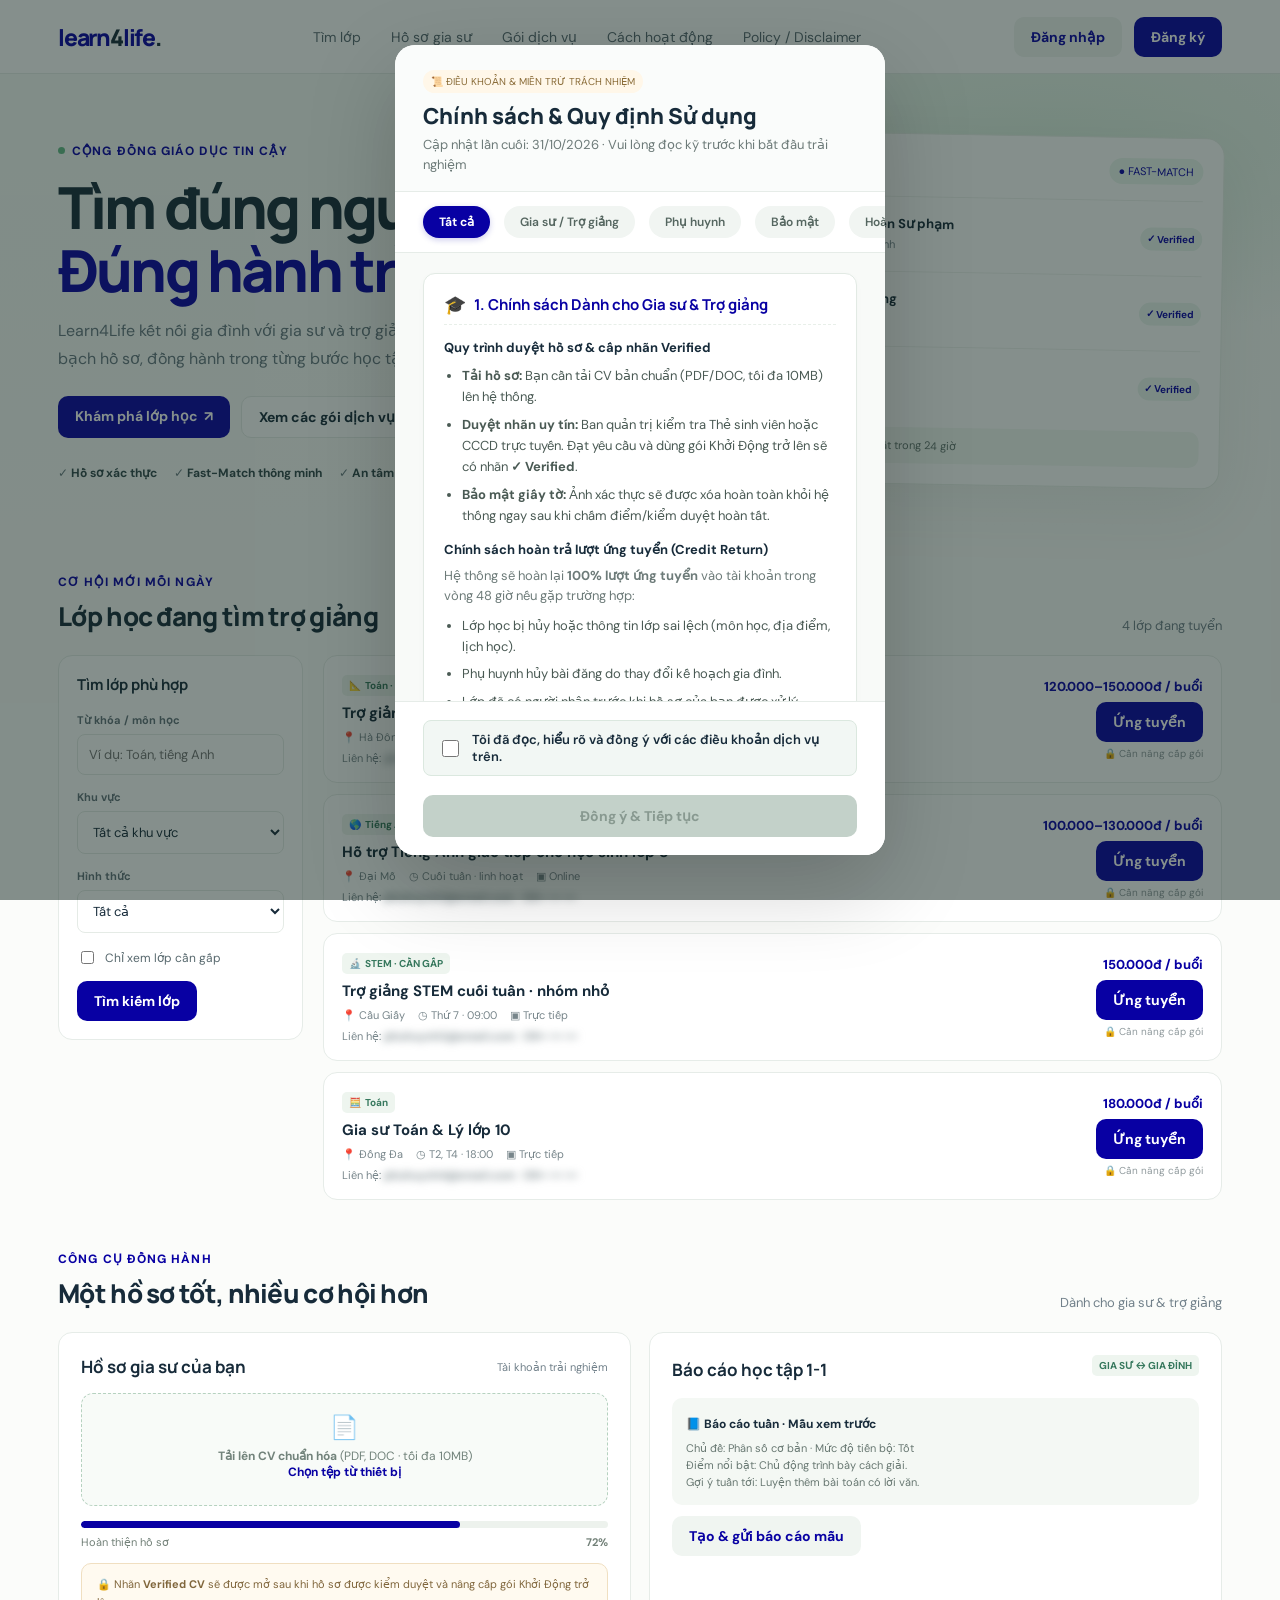
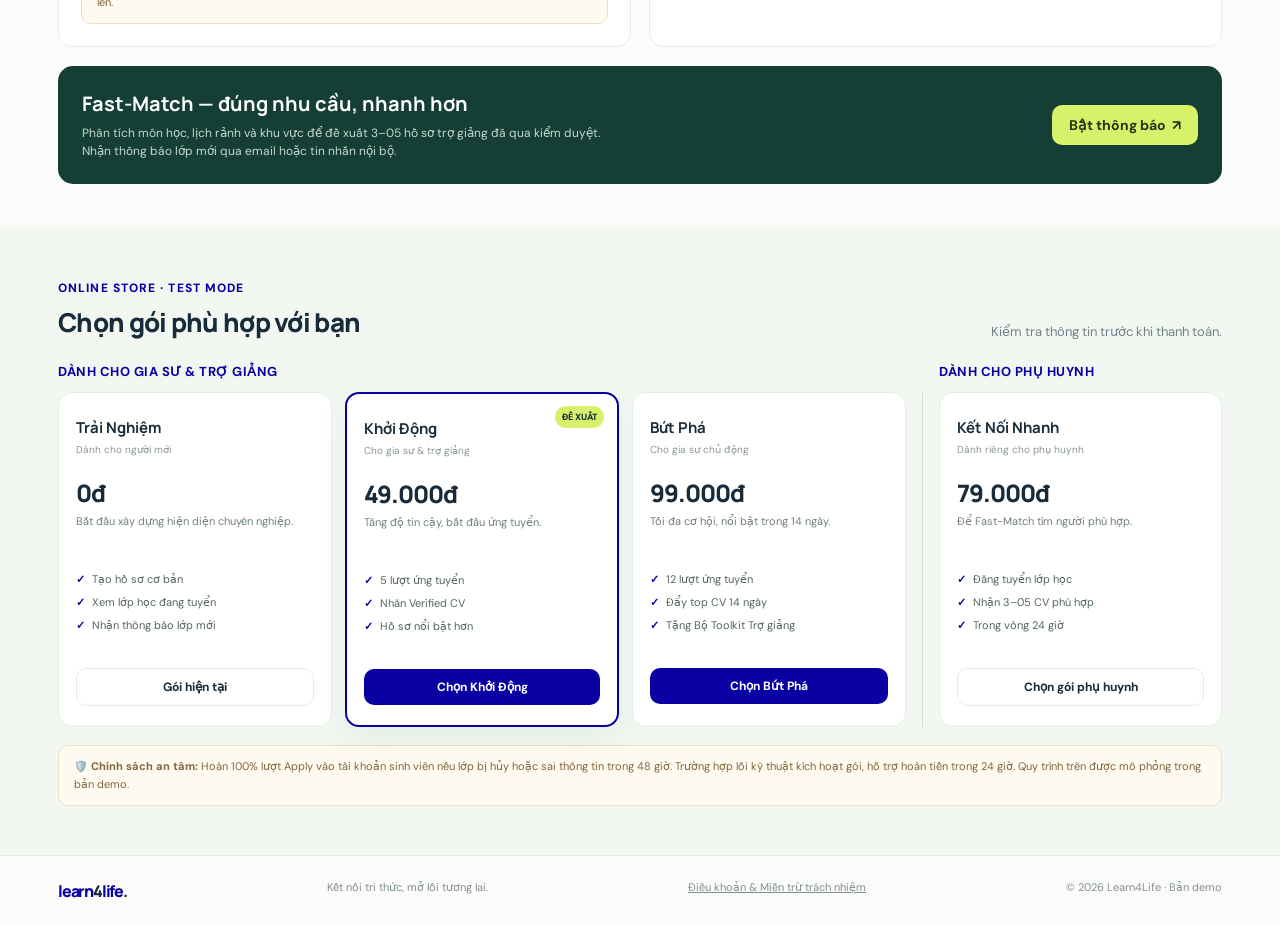
==== checkout.html @ 64a66180 "Add files via upload" ====
<!DOCTYPE html>
<html lang="vi">

<head>
    <meta charset="UTF-8">
    <meta name="viewport" content="width=device-width, initial-scale=1.0">
    <title>Thanh toán — Learn4Life</title>
    <link rel="stylesheet" href="style.css">
    <style>
        .checkout-container {
            max-width: 580px;
            margin: 50px auto;
            background: #fff;
            padding: 30px;
            border-radius: 16px;
            border: 1px solid var(--line);
            box-shadow: var(--shadow);
        }

        .checkout-header {
            border-bottom: 1px solid var(--line);
            padding-bottom: 16px;
            margin-bottom: 20px;
        }

        .back-link {
            display: inline-block;
            margin-bottom: 12px;
            color: var(--green);
            font-size: 13px;
            font-weight: 700;
        }
    </style>
</head>

<body>
    <header class="topbar">
        <div class="shell nav">
            <a href="demo2.html" class="brand">learn<span>4</span>life<span>.</span></a>
        </div>
    </header>

    <main class="shell">
        <div class="checkout-container">
            <a href="demo2.html#plans" class="back-link">← Quay lại danh sách gói</a>
            <div class="checkout-header">
                <span class="mode">● TEST MODE · MÔ PHỎNG</span>
                <h2 style="margin-top:8px;">Xác nhận gói dịch vụ</h2>
                <p style="color:var(--muted); font-size:13px;">Đây là giao dịch thử nghiệm. Không nhập dữ liệu thật và không phát sinh thanh toán.</p>
            </div>

            <!-- Tóm tắt gói cước chọn từ trang trước -->
            <div class="checkout-summary">
                <span id="checkoutName" style="font-weight:700;">Tên gói...</span>
                <b id="checkoutPrice" style="color:var(--green); font-size:16px;">0đ</b>
            </div>

            <form onsubmit="handlePayment(event)">
                <!-- Tên người dùng / Người thanh toán -->
                <div class="field">
                    <label>Tên người thanh toán</label>
                    <input type="text" id="userNameInput" placeholder="Nguyễn Văn A" required />
                </div>

                <div class="field">
                    <label>Email nhận xác nhận</label>
                    <input type="email" id="emailInput" placeholder="ban@email.com" required />
                </div>

                <div class="field">
                    <label>Phương thức thanh toán thử nghiệm</label>
                    <select id="payMethod" required>
                        <option>Thẻ ngân hàng (Test)</option>
                        <option>Ví điện tử (Test)</option>
                        <option>Chuyển khoản mô phỏng</option>
                    </select>
                </div>

                <!-- 2 ô Checkbox xác nhận -->
                <div class="checkout-agreements" style="margin: 18px 0; display: flex; flex-direction: column; gap: 10px;">
                    <label class="check-item" style="display: flex; align-items: center; gap: 8px; font-size: 13px; cursor: pointer;">
                        <input type="checkbox" id="agreeTerms" onchange="validateCheckoutForm()" />
                        <span>Tôi đồng ý với <a href="javascript:void(0)" onclick="openPolicyModal()" style="color: var(--green); text-decoration: underline;">Điều khoản dịch vụ</a></span>
                    </label>

                    <label class="check-item" style="display: flex; align-items: center; gap: 8px; font-size: 13px; cursor: pointer;">
                        <input type="checkbox" id="agreePayment" onchange="validateCheckoutForm()" />
                        <span>Xác nhận thông tin thanh toán & gói dịch vụ đã chọn</span>
                    </label>
                </div>

                <!-- Nút thanh toán (Mặc định bị disable) -->
                <button type="submit" id="submitBtn" class="btn btn-primary" style="width: 100%; margin-top: 10px;" disabled>
                    Xác nhận thanh toán &nbsp;→
                </button>

                <div class="subtle" style="text-align:center; margin-top:16px;">
                    Mô phỏng luồng đơn hàng an toàn · Không thu tiền thật
                </div>
            </form>
        </div>

        <!-- Modal Policy -->
        <div class="modal-backdrop" id="policyModal">
            <div class="modal modal-policy">
                <button type="button" class="close" id="policyCloseBtn" onclick="closePolicyModal()">×</button>

                <div class="policy-header">
                    <span class="mode">📜 ĐIỀU KHOẢN & MIỄN TRỪ TRÁCH NHIỆM</span>
                    <h2>Chính sách & Quy định Sử dụng</h2>
                    <p class="policy-subtitle">Cập nhật lần cuối: 31/10/2026 · Vui lòng đọc kỹ trước khi bắt đầu trải nghiệm</p>
                </div>

                <!-- Tab Filter Policy -->
                <div class="policy-tabs">
                    <button type="button" class="policy-tab active" onclick="switchPolicyTab('all', this)">Tất cả</button>
                    <button type="button" class="policy-tab" onclick="switchPolicyTab('ta', this)">Gia sư / Trợ giảng</button>
                    <button type="button" class="policy-tab" onclick="switchPolicyTab('parent', this)">Phụ huynh</button>
                    <button type="button" class="policy-tab" onclick="switchPolicyTab('privacy', this)">Bảo mật</button>
                    <button type="button" class="policy-tab" onclick="switchPolicyTab('refund', this)">Hoàn tiền</button>
                </div>

                <div class="policy-content" id="policyContent">
                    <!-- Section 1 -->
                    <div class="policy-section" data-cat="ta">
                        <div class="policy-card">
                            <div class="policy-card-title">
                                <span class="icon">🎓</span>1. Chính sách Dành cho Gia sư & Trợ giảng
                            </div>
                            <div class="policy-card-body">
                                <h4>Quy trình duyệt hồ sơ & cấp nhãn Verified</h4>
                                <ul>
                                    <li><b>Tải hồ sơ:</b> Bạn cần tải CV bản chuẩn (PDF/DOC, tối đa 10MB) lên hệ thống.</li>
                                    <li><b>Duyệt nhãn uy tín:</b> Ban quản trị kiểm tra Thẻ sinh viên hoặc CCCD trực tuyến. Đạt yêu cầu và dùng gói Khởi Động trở lên sẽ có nhãn <b>✓ Verified</b>.</li>
                                    <li><b>Bảo mật giấy tờ:</b> Ảnh xác thực sẽ được xóa hoàn toàn khỏi hệ thống ngay sau khi chấm điểm/kiểm duyệt hoàn tất.</li>
                                </ul>

                                <h4>Chính sách hoàn trả lượt ứng tuyển (Credit Return)</h4>
                                <p>Hệ thống sẽ hoàn lại <b>100% lượt ứng tuyển</b> vào tài khoản trong vòng 48 giờ nếu gặp trường hợp:</p>
                                <ul>
                                    <li>Lớp học bị hủy hoặc thông tin lớp sai lệch (môn học, địa điểm, lịch học).</li>
                                    <li>Phụ huynh hủy bài đăng do thay đổi kế hoạch gia đình.</li>
                                    <li>Lớp đã có người nhận trước khi hồ sơ của bạn được xử lý.</li>
                                </ul>

                                <h4>Bộ Toolkit & Tính năng Đẩy Top CV</h4>
                                <ul>
                                    <li><b>Bộ Toolkit Trợ giảng:</b> Gửi qua email sau khi kích hoạt thành công gói Bứt Phá.</li>
                                    <li><b>Đẩy Top CV:</b> Ưu tiên hiển thị trên danh sách đề xuất trong vòng 14 ngày.</li>
                                </ul>
                            </div>
                        </div>
                    </div>

                    <!-- Section 2 -->
                    <div class="policy-section" data-cat="parent">
                        <div class="policy-card">
                            <div class="policy-card-title">
                                <span class="icon">👨‍👩‍👧‍👦</span> 2. Chính sách Dành cho Phụ huynh
                            </div>
                            <div class="policy-card-body">
                                <h4>Thời gian giao nhận dịch vụ Fast-Match</h4>
                                <ul>
                                    <li>Sau khi đăng tuyển, hệ thống gửi <b>3–5 hồ sơ Trợ giảng phù hợp</b> trong vòng 24 giờ.</li>
                                    <li>Phụ huynh được chủ động xem chi tiết, liên hệ trực tiếp với Trợ giảng.</li>
                                    <li>Nếu chưa hài lòng, phụ huynh có quyền yêu cầu hỗ trợ đề xuất thêm hồ sơ khác trong 48 giờ.</li>
                                </ul>

                                <h4>Cam kết minh bạch thông tin</h4>
                                <p>Mức thù lao (100.000đ – 180.000đ/buổi) và hình thức học (Trực tiếp / Online) luôn được hiển thị công khai. Mọi thỏa thuận chi tiết là giao dịch trực tiếp giữa gia đình và gia sư. Learn4Life không can thiệp vào các điều khoản cá nhân phát sinh ngoài nền tảng.</p>
                            </div>
                        </div>
                    </div>

                    <!-- Section 3 -->
                    <div class="policy-section" data-cat="privacy">
                        <div class="policy-card">
                            <div class="policy-card-title">
                                <span class="icon">🔒</span> 3. Bảo mật & Bảo vệ Người dùng
                            </div>
                            <div class="policy-card-body">
                                <h4>Ẩn thông tin liên hệ</h4>
                                <p>Số điện thoại, email và địa chỉ nhà chi tiết được ẩn hoàn toàn khỏi danh sách công khai. Thông tin chỉ xuất hiện khi hai bên chủ động bấm chấp nhận kết nối.</p>

                                <h4>Chính sách bảo vệ Beta Tester</h4>
                                <p>Mọi thông tin cá nhân và giao dịch thử nghiệm trong bản Demo hoàn toàn được lưu giữ trong môi trường mô phỏng an toàn. Bạn có thể yêu cầu xóa dữ liệu cá nhân bất kỳ lúc nào.</p>
                            </div>
                        </div>
                    </div>

                    <!-- Section 4 -->
                    <div class="policy-section" data-cat="refund">
                        <div class="policy-card">
                            <div class="policy-card-title">
                                <span class="icon">💸</span> 4. Chính sách Hoàn tiền Giả lập (Test Mode)
                            </div>
                            <div class="policy-card-body">
                                <p>Website đang hoạt động ở chế độ <b>TEST MODE</b>. Không có bất kỳ giao dịch tài chính thật nào được phát sinh.</p>
                                <p>Trường hợp gặp lỗi không kích hoạt được gói dịch vụ mô phỏng trong 24 giờ, hệ thống sẽ thực hiện thao tác hoàn tiền giả lập 100% trên bảng điều khiển để đảm bảo luồng trải nghiệm e-commerce chuẩn hóa.</p>
                            </div>
                        </div>
                    </div>
                </div>
            </div>
        </div>
    </main>

    <div class="toast" id="toast"></div>

    <script>
        document.addEventListener('DOMContentLoaded', () => {
            const selectedPlan = JSON.parse(localStorage.getItem('selected_plan'));

            if (!selectedPlan) {
                window.location.href = 'demo2.html#plans';
                return;
            }

            document.getElementById('checkoutName').textContent = selectedPlan.name;
            document.getElementById('checkoutPrice').textContent = Number(selectedPlan.price).toLocaleString('vi-VN') + 'đ';

            const user = JSON.parse(localStorage.getItem('user_session'));
            if (user) {
                const nameInput = document.getElementById('userNameInput');
                const emailInput = document.getElementById('emailInput');
                if (user.name && nameInput) nameInput.value = user.name;
                if (user.email && emailInput) emailInput.value = user.email;
            }
        });

        function validateCheckoutForm() {
            const agreeTerms = document.getElementById('agreeTerms').checked;
            const agreePayment = document.getElementById('agreePayment').checked;
            document.getElementById('submitBtn').disabled = !(agreeTerms && agreePayment);
        }

        function notify(text) {
            const el = document.getElementById('toast');
            el.textContent = text;
            el.classList.add('show');
            clearTimeout(window.toastTimer);
            window.toastTimer = setTimeout(() => el.classList.remove('show'), 3100);
        }

        function handlePayment(e) {
            e.preventDefault();
            const planName = document.getElementById('checkoutName').textContent;
            localStorage.removeItem('selected_plan');
            notify(`Thanh toán thành công gói ${planName}! Đang quay về trang chủ...`);
            setTimeout(() => {
                window.location.href = 'demo2.html?payment=success';
            }, 2000);
        }

        function openPolicyModal() {
            document.getElementById('policyModal').classList.add('show');
        }

        function closePolicyModal() {
            document.getElementById('policyModal').classList.remove('show');
        }

        function switchPolicyTab(category, btnElement) {
            // Đổi active cho button tab
            const tabs = document.querySelectorAll('.policy-tab');
            tabs.forEach(tab => tab.classList.remove('active'));
            btnElement.classList.add('active');

            // Ẩn/Hiện nội dung theo danh mục
            const sections = document.querySelectorAll('.policy-section');
            sections.forEach(sec => {
                if (category === 'all' || sec.getAttribute('data-cat') === category) {
                    sec.style.display = 'block';
                } else {
                    sec.style.display = 'none';
                }
            });
        }
    </script>
</body>

</html>
---- style.css ----
@import url('https://fonts.googleapis.com/css2?family=DM+Sans:wght@400;500;600;700;800&family=Manrope:wght@400;500;600;700;800&display=swap');

:root {
    --ink: #172b3a;
    --muted: #71808a;
    --green: #0800a3;
    --green-dark: #0b614c;
    --mint: #e9f5ef;
    --lime: #d8f16b;
    --line: #e6ece8;
    --paper: #fbfcfa;
    --orange: #f1a251;
    --shadow: 0 12px 40px #17372b0c;
}

* {
    box-sizing: border-box;
}

body {
    margin: 0;
    background: var(--paper);
    color: var(--ink);
    font-family: 'DM Sans', sans-serif;
}

button,
input,
select {
    font: inherit;
}

button {
    cursor: pointer;
    border: 0;
}

a {
    color: inherit;
    text-decoration: none;
}

.shell {
    max-width: 1220px;
    margin: auto;
    padding: 0 28px;
}

.topbar {
    height: 74px;
    background: #fff;
    border-bottom: 1px solid var(--line);
    display: flex;
    align-items: center;
    position: sticky;
    top: 0;
    z-index: 5;
}

.nav {
    display: flex;
    align-items: center;
    justify-content: space-between;
    width: 100%;
}

.brand {
    font-family: Manrope, sans-serif;
    font-size: 23px;
    font-weight: 800;
    letter-spacing: -1.2px;
    color: var(--green);
}

.brand span {
    color: var(--ink);
}

.links {
    display: flex;
    gap: 30px;
    align-items: center;
    font-size: 14px;
    color: #596871;
}

.links a:hover {
    color: var(--green);
}

.nav-right {
    display: flex;
    align-items: center;
    gap: 12px;
}

.avatar {
    width: 36px;
    height: 36px;
    border-radius: 50%;
    background: #e5f1e9;
    color: var(--green);
    display: grid;
    place-items: center;
    font-weight: 800;
}

.btn {
    border-radius: 10px;
    padding: 11px 17px;
    font-size: 14px;
    font-weight: 700;
    transition: .18s;
}

.btn-primary {
    background: var(--green);
    color: white;
}

.btn-primary:hover {
    background: var(--green-dark);
    transform: translateY(-1px);
}

.btn-light {
    background: #f0f5f1;
    color: var(--green);
}

.btn-outline {
    background: #fff;
    border: 1px solid var(--line);
    color: var(--ink);
}

.btn-lime {
    background: var(--lime);
    color: #253617;
}

.hero {
    padding: 60px 0 42px;
    background: radial-gradient(ellipse at 82% 15%, #dff1e3 0, transparent 36%), linear-gradient(180deg, #f6faf6, #fbfcfa);
}

.hero-grid {
    display: grid;
    grid-template-columns: 1.04fr .96fr;
    gap: 52px;
    align-items: center;
}

.eyebrow {
    display: inline-flex;
    align-items: center;
    gap: 7px;
    color: var(--green);
    font-size: 12px;
    font-weight: 800;
    text-transform: uppercase;
    letter-spacing: 1.1px;
}

.dot {
    width: 7px;
    height: 7px;
    border-radius: 50%;
    background: #64ba88;
}

.hero h1 {
    font: 800 clamp(38px, 5vw, 58px)/1.08 Manrope, sans-serif;
    letter-spacing: -2.8px;
    margin: 17px 0 16px;
    max-width: 620px;
}

.hero h1 em {
    font-style: normal;
    color: var(--green);
}

.hero p {
    color: #667780;
    font-size: 16px;
    line-height: 1.7;
    max-width: 510px;
    margin: 0 0 24px;
}

.hero-actions {
    display: flex;
    gap: 11px;
}

.trust {
    display: flex;
    gap: 17px;
    margin-top: 27px;
    color: #697a81;
    font-size: 12px;
}

.trust b {
    color: #31484b;
}

.hero-card {
    background: white;
    border: 1px solid #e8eee8;
    border-radius: 18px;
    padding: 20px;
    box-shadow: 0 22px 65px #244c3512;
    transform: rotate(1deg);
}

.card-head {
    display: flex;
    justify-content: space-between;
    align-items: center;
    margin-bottom: 16px;
}

.card-head strong {
    font: 700 16px Manrope;
}

.live {
    font-size: 11px;
    color: var(--green);
    background: #ebf7ee;
    padding: 6px 9px;
    border-radius: 20px;
}

.match-profile {
    display: flex;
    gap: 13px;
    align-items: center;
    padding: 14px 0;
    border-top: 1px solid #eff2ef;
}

.portrait {
    width: 46px;
    height: 46px;
    border-radius: 14px;
    background: #e8d9c8;
    display: grid;
    place-items: center;
    font-size: 23px;
}

.portrait.blue {
    background: #dce9ef;
}

.portrait.pink {
    background: #f3e2e0;
}

.mp-info {
    flex: 1;
}

.mp-info b {
    font-size: 13px;
    display: block;
}

.mp-info small {
    color: var(--muted);
    font-size: 11px;
}

.verified {
    font-size: 10px;
    color: var(--green);
    font-weight: 700;
    background: #eaf5ee;
    border-radius: 20px;
    padding: 5px 7px;
}

.match-footer {
    background: #f3f8f3;
    padding: 11px 13px;
    border-radius: 10px;
    color: #61736d;
    font-size: 11px;
    margin-top: 6px;
}

.section {
    padding: 43px 0;
}

.section-head {
    display: flex;
    align-items: flex-end;
    justify-content: space-between;
    margin-bottom: 21px;
}

.section-head h2 {
    font: 800 26px Manrope;
    letter-spacing: -.7px;
    margin: 7px 0 0;
}

.section-head p {
    margin: 0;
    color: var(--muted);
    font-size: 13px;
}

.content-grid {
    display: grid;
    grid-template-columns: 245px 1fr;
    gap: 20px;
}

.filter-card,
.class-card,
.panel,
.plan {
    background: #fff;
    border: 1px solid var(--line);
    border-radius: 14px;
}

.filter-card {
    padding: 18px;
    height: max-content;
}

.filter-card h3 {
    margin: 0 0 18px;
    font: 700 15px Manrope;
}

.field {
    margin-bottom: 15px;
}

.field label {
    display: block;
    color: #63727a;
    font-size: 11px;
    font-weight: 700;
    margin-bottom: 7px;
}

.field input,
.field select {
    width: 100%;
    border: 1px solid #e5ebe6;
    background: #fff;
    padding: 11px;
    border-radius: 8px;
    color: var(--ink);
    outline: none;
    font-size: 13px;
}

.field input:focus,
.field select:focus {
    border-color: #76ae90;
}

.check {
    display: flex;
    align-items: center;
    gap: 8px;
    color: #58696e;
    font-size: 12px;
    margin: 14px 0;
}

.check input {
    accent-color: var(--green);
}

.class-list {
    display: grid;
    gap: 11px;
}

.class-card {
    padding: 17px 18px;
    display: flex;
    justify-content: space-between;
    gap: 15px;
    align-items: center;
    transition: .2s;
}

.class-card:hover {
    border-color: #bfd9c9;
    box-shadow: var(--shadow);
}

.class-main {
    min-width: 0;
}

.tag {
    display: inline-block;
    background: #eef5ef;
    color: #36785d;
    border-radius: 5px;
    padding: 4px 7px;
    font-size: 10px;
    font-weight: 700;
    margin-bottom: 7px;
}

.class-card h3 {
    font-size: 15px;
    margin: 0 0 7px;
}

.meta {
    display: flex;
    flex-wrap: wrap;
    gap: 13px;
    color: #78868b;
    font-size: 11px;
}

.salary {
    color: var(--green);
    font-size: 13px;
    font-weight: 800;
    white-space: nowrap;
    margin-bottom: 7px;
}

.class-actions {
    text-align: right;
}

.locked {
    font-size: 10px;
    color: #909a9d;
    display: block;
    margin-top: 5px;
}

.secure {
    filter: blur(4px);
    user-select: none;
}

.empty {
    padding: 35px;
    text-align: center;
    color: var(--muted);
    display: none;
}

.split {
    display: grid;
    grid-template-columns: 1fr 1fr;
    gap: 18px;
}

.panel {
    padding: 22px;
}

.panel-title {
    display: flex;
    justify-content: space-between;
    align-items: center;
    margin-bottom: 15px;
}

.panel-title h3 {
    font: 700 17px Manrope;
    margin: 0;
}

.subtle {
    font-size: 11px;
    color: var(--muted);
}

.upload-zone {
    border: 1px dashed #b6d2c0;
    border-radius: 12px;
    padding: 18px;
    background: #f8fbf8;
    text-align: center;
    color: #72837b;
    font-size: 12px;
}

.upload-zone input {
    display: none;
}

.upload-icon {
    font-size: 23px;
    margin-bottom: 6px;
}

.upload-zone label {
    color: var(--green);
    font-weight: 700;
    cursor: pointer;
}

.profile-progress {
    height: 7px;
    background: #edf2ed;
    border-radius: 9px;
    margin: 15px 0 7px;
    overflow: hidden;
}

.profile-progress div {
    height: 100%;
    width: 72%;
    background: var(--green);
    border-radius: 9px;
}

.profile-row {
    display: flex;
    justify-content: space-between;
    font-size: 11px;
    color: #728078;
}

.report-preview {
    background: #f4f8f4;
    border-radius: 10px;
    padding: 14px;
    margin: 11px 0;
}

.report-preview b {
    font-size: 12px;
}

.report-preview p {
    color: #687872;
    font-size: 11px;
    line-height: 1.55;
    margin: 7px 0 0;
}

.match-box {
    background: #153f35;
    color: #fff;
    border-radius: 15px;
    padding: 24px;
    display: flex;
    justify-content: space-between;
    gap: 20px;
    align-items: center;
    margin-top: 19px;
}

.match-box h3 {
    font: 700 20px Manrope;
    margin: 0 0 7px;
}

.match-box p {
    font-size: 12px;
    color: #c4d8cf;
    margin: 0;
    line-height: 1.5;
}

.match-icon {
    font-size: 34px;
}

.plans-section {
    background: #f2f7f2;
    padding: 49px 0;
}

/* Layout chứa 2 nhóm gói và đường kẻ dọc */
.plans-wrapper {
    display: flex;
    align-items: stretch;
    gap: 12px;
    margin-top: 23px;
}

/* Cho cột Gia sư chiếm 3 phần flex */
.plans-group:first-child {
    flex: 3;
    display: flex;
    flex-direction: column;
}

/* Cho cột Phụ huynh chiếm 1 phần flex */
.plans-group:last-child {
    flex: 1;
    display: flex;
    flex-direction: column;
}

.tutor-plans {
    flex: 3;
    display: grid;
    grid-template-columns: repeat(3, 1fr);
    gap: 13px;
}

.parent-plans {
    flex: 1;
    display: grid;
    grid-template-columns: 1fr;
    gap: 13px;
}

.group-title {
    font-size: 13px;
    font-weight: 700;
    color: var(--green);
    text-transform: uppercase;
    letter-spacing: 0.5px;
    margin-bottom: 12px;
}

/* Đường kẻ dọc ngăn cách */
.plans-divider {
    width: 1px;
    background-color: #d2ded5;
    align-self: stretch;
    margin: 30px 4px 0 4px;
}

.plan {
    padding: 20px 17px;
    position: relative;
}

.plan.featured {
    border: 2px solid var(--green);
    box-shadow: 0 14px 35px #0e61430e;
}

.plan-label {
    position: absolute;
    right: 13px;
    top: 12px;
    background: var(--lime);
    font-size: 9px;
    font-weight: 800;
    padding: 5px 7px;
    border-radius: 20px;
}

.plan h3 {
    font: 700 15px Manrope;
    margin: 4px 0 5px;
}

.plan .for {
    font-size: 10px;
    color: #8a9694;
    height: 16px;
}

.price {
    font: 800 24px Manrope;
    letter-spacing: -1px;
    margin: 17px 0 4px;
}

.price small {
    font: 500 10px 'DM Sans';
    letter-spacing: 0;
    color: #84918c;
}

.plan-desc {
    font-size: 11px;
    line-height: 1.55;
    color: #718079;
    height: 42px;
}

.plan ul {
    padding: 0;
    list-style: none;
    margin: 17px 0 19px;
    min-height: 77px;
}

.plan li {
    font-size: 11px;
    color: #53645c;
    margin: 9px 0;
    display: flex;
    gap: 7px;
}

.plan li:before {
    content: '✓';
    color: var(--green);
    font-weight: 800;
}

.plan .btn {
    width: 100%;
    font-size: 12px;
    padding: 10px 6px;
}

.notice {
    border: 1px solid #f0dfc1;
    background: #fffaf0;
    border-radius: 10px;
    padding: 12px 15px;
    color: #80663c;
    font-size: 11px;
    line-height: 1.6;
    margin-top: 18px;
}

.footer {
    padding: 24px 0;
    color: #82908a;
    font-size: 11px;
    border-top: 1px solid var(--line);
}

.footer-inner {
    display: flex;
    justify-content: space-between;
    gap: 20px;
}

.modal-backdrop {
    position: fixed;
    inset: 0;
    background: #11251f82;
    z-index: 10;
    display: none;
    align-items: center;
    justify-content: center;
    padding: 20px;
}

.modal-backdrop.show {
    display: flex;
}

.modal {
    width: min(490px, 100%);
    background: #fff;
    border-radius: 17px;
    padding: 25px;
    box-shadow: 0 30px 90px #0003;
    position: relative;
}

.modal h2 {
    font: 800 22px Manrope;
    margin: 0 0 7px;
}

.modal p {
    font-size: 13px;
    color: #6d7b79;
    line-height: 1.55;
}

.close {
    position: absolute;
    right: 17px;
    top: 14px;
    background: #f1f5f1;
    border-radius: 50%;
    width: 31px;
    height: 31px;
    color: #53635d;
    font-size: 18px;
}

.checkout-summary {
    display: flex;
    justify-content: space-between;
    background: #f5f8f5;
    padding: 13px;
    border-radius: 10px;
    font-size: 13px;
    margin: 17px 0;
}

.mode {
    font-size: 10px;
    color: #8a6c38;
    background: #fff7e9;
    padding: 5px 8px;
    border-radius: 20px;
    display: inline-block;
}

.modal .field {
    margin: 13px 0;
}

.modal .btn {
    width: 100%;
    margin-top: 5px;
}

.toast {
    position: fixed;
    bottom: 22px;
    left: 50%;
    transform: translate(-50%, 20px);
    opacity: 0;
    background: #183f35;
    color: white;
    border-radius: 10px;
    padding: 12px 17px;
    font-size: 13px;
    z-index: 20;
    transition: .25s;
    box-shadow: 0 8px 25px #0002;
}

.toast.show {
    opacity: 1;
    transform: translate(-50%, 0);
}

.toast a {
    color: var(--lime);
    text-decoration: underline;
}

.mobile-menu {
    display: none;
}

@media(max-width:900px) {
    .hero-grid {
        gap: 25px;
    }

    .plans-wrapper {
        flex-direction: column;
        gap: 20px;
    }

    .plans-divider {
        width: 100%;
        height: 1px;
        margin: 10px 0;
    }

    .tutor-plans {
        grid-template-columns: repeat(3, 1fr);
    }

    .links {
        gap: 15px;
    }

    .content-grid {
        grid-template-columns: 220px 1fr;
    }
}

@media(max-width:680px) {
    .shell {
        padding: 0 17px;
    }

    .topbar {
        height: 63px;
    }

    .links {
        display: none;
    }

    .nav-right .btn {
        padding: 9px 11px;
        font-size: 12px;
    }

    .hero {
        padding: 40px 0 28px;
    }

    .hero-grid {
        grid-template-columns: 1fr;
    }

    .hero h1 {
        font-size: 42px;
    }

    .hero-card {
        max-width: 500px;
        transform: none;
    }

    .trust {
        flex-wrap: wrap;
        gap: 10px;
    }

    .section {
        padding: 32px 0;
    }

    .section-head {
        align-items: flex-start;
        gap: 12px;
        flex-direction: column;
    }

    .section-head h2 {
        font-size: 23px;
    }

    .content-grid {
        grid-template-columns: 1fr;
    }

    .filter-card {
        display: grid;
        grid-template-columns: 1fr 1fr;
        gap: 0 11px;
    }

    .filter-card h3,
    .check,
    .filter-card .btn {
        grid-column: 1/-1;
    }

    .class-card {
        align-items: flex-start;
    }

    .class-actions .btn {
        font-size: 11px;
        padding: 9px;
    }

    .meta {
        gap: 7px;
    }

    .split {
        grid-template-columns: 1fr;
    }

    .tutor-plans {
        grid-template-columns: repeat(2, 1fr);
        gap: 9px;
    }

    .plan {
        padding: 16px 12px;
    }

    .plan .price {
        font-size: 21px;
    }

    .plan-desc {
        height: auto;
        min-height: 48px;
    }

    .plan ul {
        min-height: 96px;
    }

    .match-box {
        padding: 19px;
    }

    .match-box .btn {
        white-space: nowrap;
    }

    .footer-inner {
        flex-direction: column;
    }
}

@media(max-width:390px) {
    .tutor-plans {
        grid-template-columns: 1fr;
    }

    .plan ul {
        min-height: 0;
    }

    .plan-desc {
        min-height: 0;
    }

    .hero h1 {
        font-size: 36px;
    }
}


/* policy */
.modal-policy {
    max-width: 720px;
    max-height: 90vh;
    display: flex;
    flex-direction: column;
    padding: 0;
    overflow: hidden;
    border-radius: 20px;
}

.policy-header {
    padding: 24px 28px 16px;
    border-bottom: 1px solid var(--line);
    background: #fafcfb;
}

.policy-header h2 {
    font: 800 22px Manrope, sans-serif;
    color: var(--ink);
    margin: 8px 0 4px;
}

.policy-subtitle {
    font-size: 12px;
    color: var(--muted);
    margin: 0;
}

/* Tab bộ lọc policy */
.policy-tabs {
    display: flex;
    gap: 14px;
    padding: 14px 28px;
    background: #fff;
    border-bottom: 1px solid var(--line);
    overflow-x: auto;
    overflow-y: hidden;
    flex-shrink: 0;
}

.policy-tabs::-webkit-scrollbar {
    display: 1;
}

.policy-tab {
    background: #f1f5f2;
    color: #556660;
    border: 0;
    padding: 8px 16px;
    border-radius: 20px;
    font-size: 12px;
    font-weight: 600;
    white-space: nowrap;
    transition: all 0.2s ease;
    cursor: pointer;
}

.policy-tab:hover {
    background: #e2ede5;
    color: var(--green);
}

/* Fix chữ màu trắng nổi bật trên nền xanh khi active */
.policy-tab.active {
    background: var(--green) !important;
    color: #ffffff !important;
    font-weight: 700;
    box-shadow: 0 2px 6px rgba(8, 0, 163, 0.2);
}

/* Khung nội dung có scroll bar */
.policy-content {
    padding: 20px 28px;
    overflow-y: auto;
    flex: 1;
    display: flex;
    flex-direction: column;
    gap: 16px;
    background: #f8faf8;
}

/* Thẻ Policy dạng Card */
.policy-card {
    background: #ffffff;
    border: 1px solid #e2eae4;
    border-radius: 12px;
    padding: 18px 20px;
    box-shadow: 0 2px 8px rgba(0, 0, 0, 0.02);
}

.policy-card-title {
    font: 700 15px Manrope, sans-serif;
    color: var(--green);
    display: flex;
    align-items: center;
    gap: 8px;
    margin-bottom: 12px;
    padding-bottom: 8px;
    border-bottom: 1px dashed #e8efe9;
}

.policy-card-title .icon {
    font-size: 18px;
}

.policy-card-body {
    font-size: 13px;
    line-height: 1.65;
    color: #4a5a54;
}

.policy-card-body h4 {
    font-size: 13px;
    font-weight: 700;
    color: var(--ink);
    margin: 12px 0 6px;
}

.policy-card-body h4:first-child {
    margin-top: 0;
}

.policy-card-body p {
    margin: 0 0 8px;
}

.policy-card-body ul {
    margin: 0 0 10px;
    padding-left: 18px;
}

.policy-card-body li {
    margin-bottom: 6px;
}

/* Footer đính kèm Checkbox & Nút bấm */
.policy-footer {
    padding: 18px 28px;
    background: #ffffff;
    border-top: 1px solid var(--line);
    display: flex;
    flex-direction: column;
    gap: 14px;
}

.policy-agree-check {
    display: flex;
    align-items: center;
    gap: 10px;
    font-size: 13px;
    font-weight: 600;
    color: var(--ink);
    cursor: pointer;
    user-select: none;
    background: #f2f7f4;
    padding: 10px 14px;
    border-radius: 8px;
    border: 1px solid #dbe8df;
}

.policy-agree-check input {
    width: 17px;
    height: 17px;
    accent-color: var(--green);
    cursor: pointer;
}

.policy-footer-actions {
    display: flex;
    justify-content: flex-end;
}

.policy-footer-actions .btn {
    padding: 12px 28px;
    font-size: 14px;
}

.policy-footer-actions .btn:disabled {
    background: #c3d1c9;
    color: #889990;
    cursor: not-allowed;
    transform: none;
    box-shadow: none;
}

/* Responsive cho Mobile */
@media (max-width: 680px) {
    .modal-policy {
        max-height: 95vh;
    }

    .policy-header,
    .policy-tabs,
    .policy-content,
    .policy-footer {
        padding-left: 16px;
        padding-right: 16px;
    }

    .policy-footer-actions .btn {
        width: 100%;
    }
}

/* Auth Modal Style */
.auth-tabs {
    display: flex;
    gap: 10px;
    margin-bottom: 20px;
    border-bottom: 2px solid var(--line);
    padding-bottom: 8px;
}

.auth-tab {
    flex: 1;
    background: transparent;
    border: none;
    padding: 8px 0;
    font-size: 15px;
    font-weight: 700;
    color: var(--muted);
    cursor: pointer;
    transition: all 0.2s ease;
}

.auth-tab.active {
    color: var(--green);
    border-bottom: 3px solid var(--green);
}

/* Auth Modal Styling */
.auth-tabs {
    display: flex;
    gap: 10px;
    border-bottom: 2px solid var(--line);
    margin-bottom: 18px;
}

.auth-tab {
    flex: 1;
    padding: 10px;
    background: none;
    border: none;
    font-weight: 700;
    color: var(--muted);
    font-size: 14px;
    border-bottom: 2px solid transparent;
    margin-bottom: -2px;
    cursor: pointer;
}

.auth-tab.active {
    color: var(--green);
    border-bottom-color: var(--green);
}
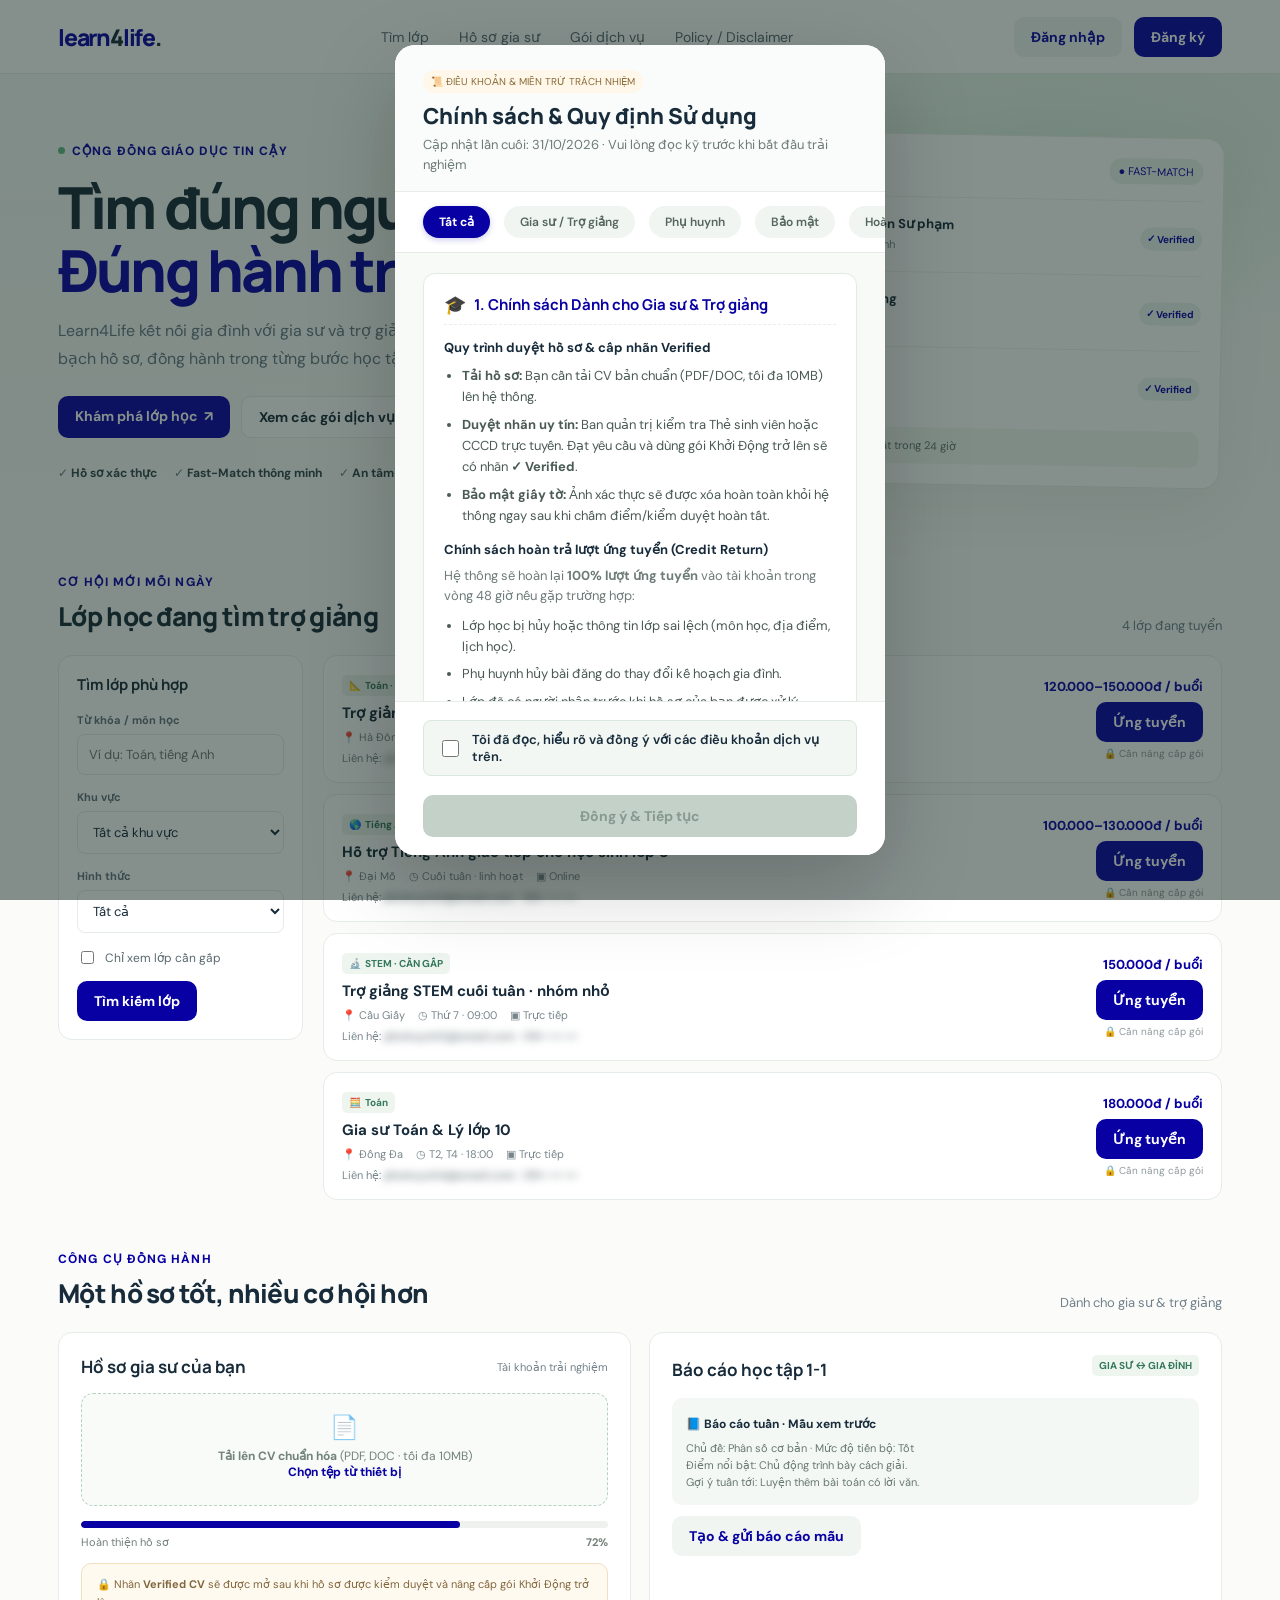
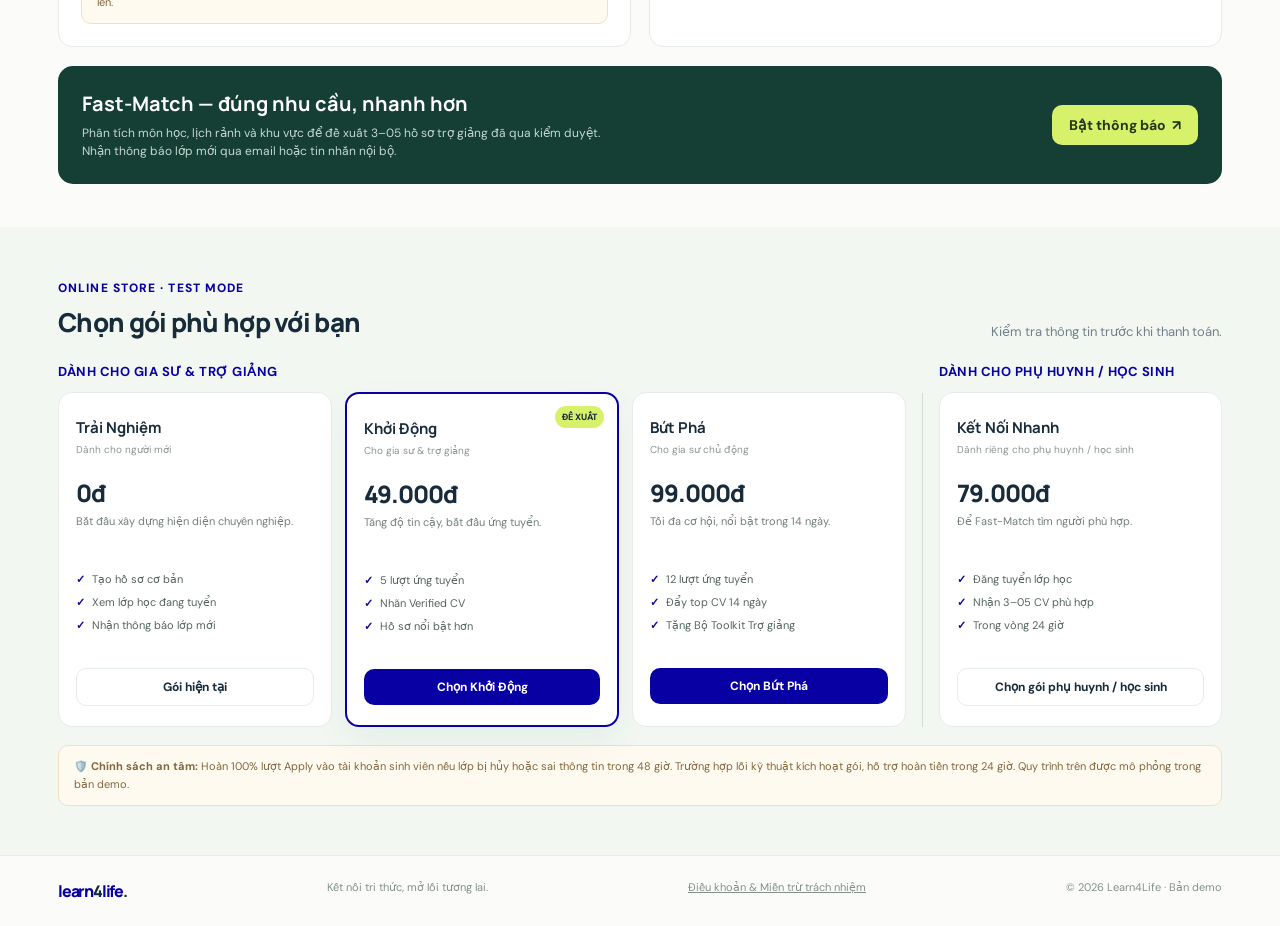
==== commit 4d4e629b: "Add files via upload" ====
--- a/checkout.html
+++ b/checkout.html
@@ -36,13 +36,13 @@
 <body>
     <header class="topbar">
         <div class="shell nav">
-            <a href="demo2.html" class="brand">learn<span>4</span>life<span>.</span></a>
+            <a href="index.html" class="brand">learn<span>4</span>life<span>.</span></a>
         </div>
     </header>
 
     <main class="shell">
         <div class="checkout-container">
-            <a href="demo2.html#plans" class="back-link">← Quay lại danh sách gói</a>
+            <a href="index.html#plans" class="back-link">← Quay lại danh sách gói</a>
             <div class="checkout-header">
                 <span class="mode">● TEST MODE · MÔ PHỎNG</span>
                 <h2 style="margin-top:8px;">Xác nhận gói dịch vụ</h2>
@@ -212,7 +212,7 @@
             const selectedPlan = JSON.parse(localStorage.getItem('selected_plan'));
 
             if (!selectedPlan) {
-                window.location.href = 'demo2.html#plans';
+                window.location.href = 'index.html#plans';
                 return;
             }
 
@@ -248,7 +248,7 @@
             localStorage.removeItem('selected_plan');
             notify(`Thanh toán thành công gói ${planName}! Đang quay về trang chủ...`);
             setTimeout(() => {
-                window.location.href = 'demo2.html?payment=success';
+                window.location.href = 'index.html?payment=success';
             }, 2000);
         }
 
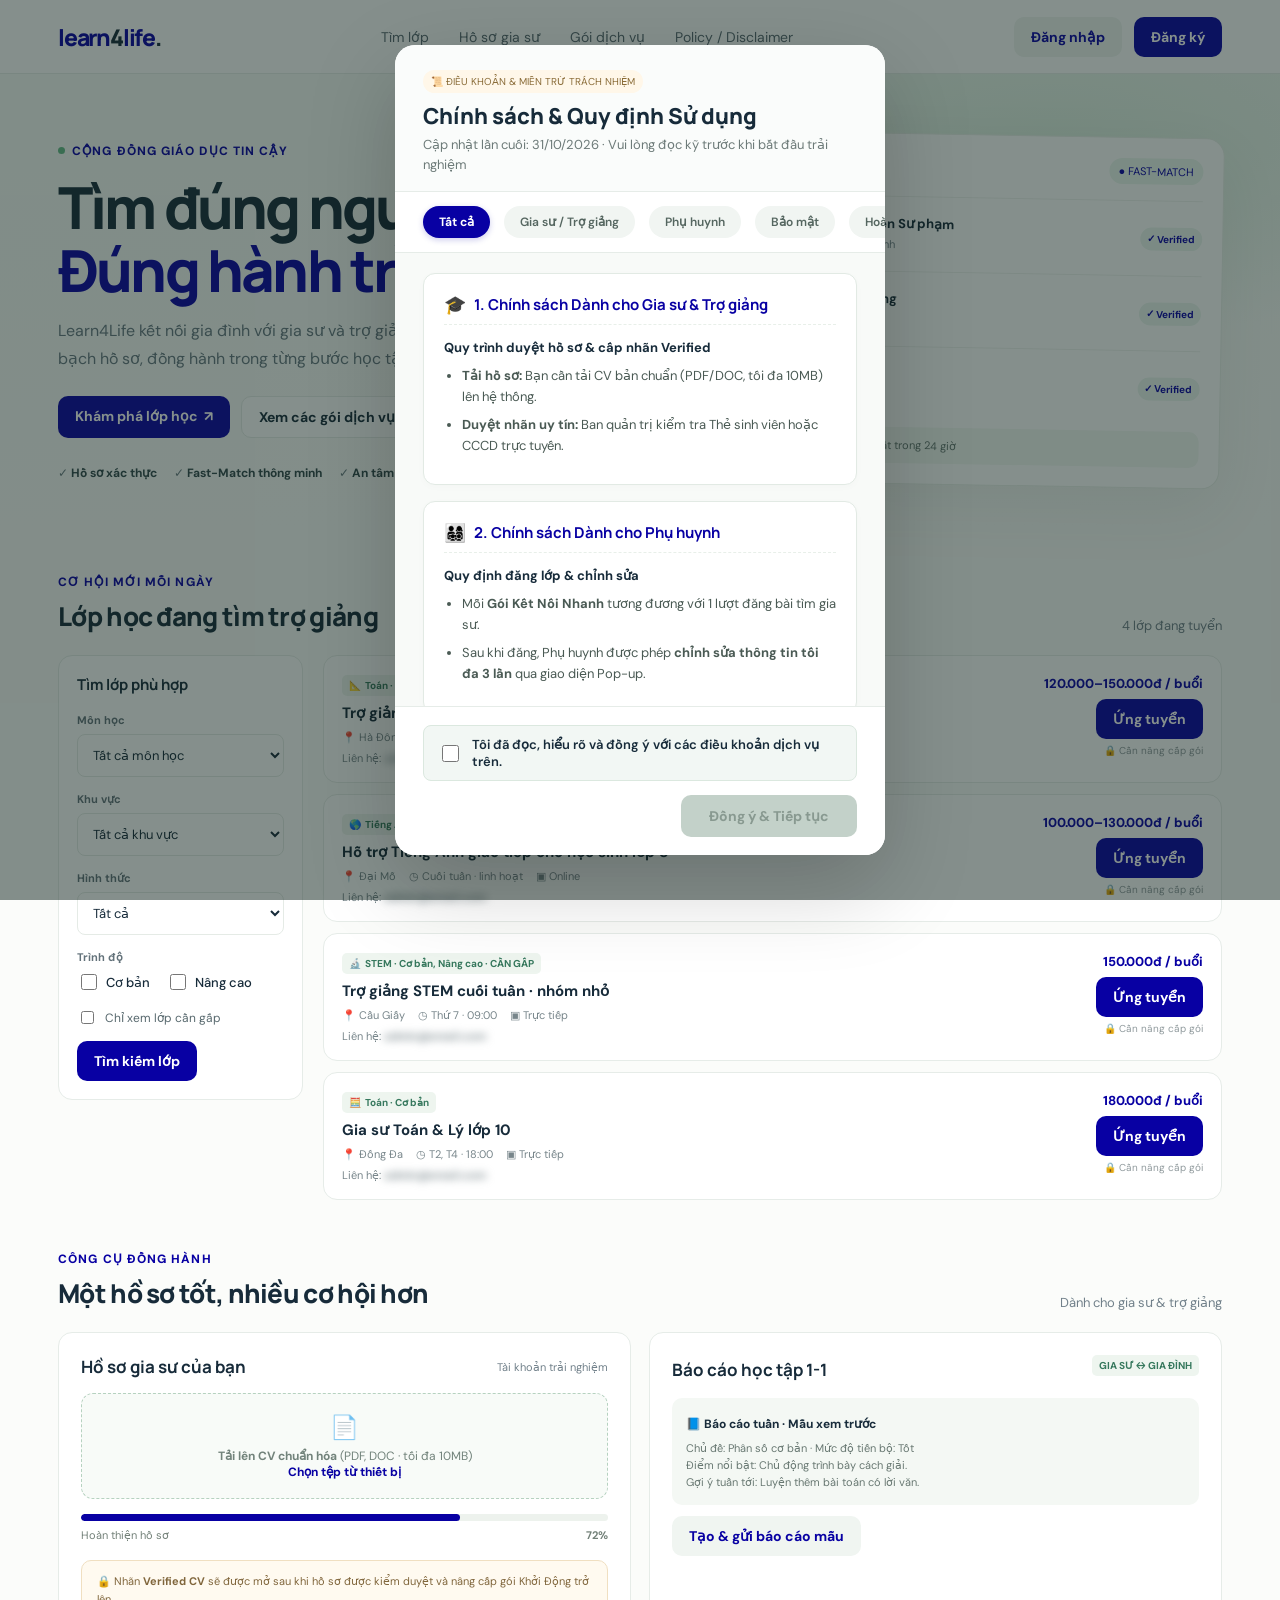
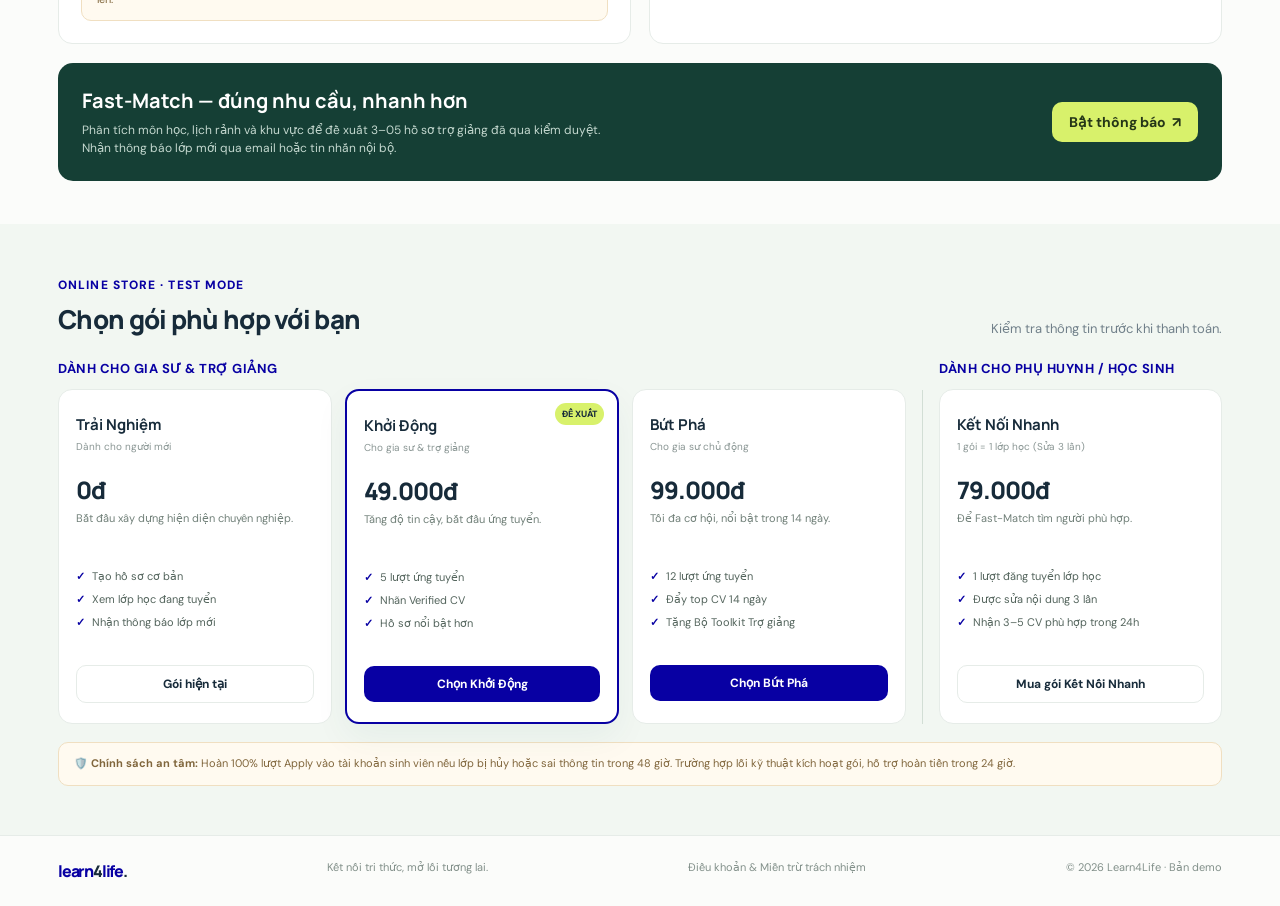
==== commit 3d6a9471: "Add files via upload" ====
--- a/checkout.html
+++ b/checkout.html
@@ -46,7 +46,8 @@
             <div class="checkout-header">
                 <span class="mode">● TEST MODE · MÔ PHỎNG</span>
                 <h2 style="margin-top:8px;">Xác nhận gói dịch vụ</h2>
-                <p style="color:var(--muted); font-size:13px;">Đây là giao dịch thử nghiệm. Không nhập dữ liệu thật và không phát sinh thanh toán.</p>
+                <p style="color:var(--muted); font-size:13px;">Đây là giao dịch thử nghiệm. Không nhập dữ liệu thật và
+                    không phát sinh thanh toán.</p>
             </div>
 
             <!-- Tóm tắt gói cước chọn từ trang trước -->
@@ -77,20 +78,25 @@
                 </div>
 
                 <!-- 2 ô Checkbox xác nhận -->
-                <div class="checkout-agreements" style="margin: 18px 0; display: flex; flex-direction: column; gap: 10px;">
-                    <label class="check-item" style="display: flex; align-items: center; gap: 8px; font-size: 13px; cursor: pointer;">
+                <div class="checkout-agreements"
+                    style="margin: 18px 0; display: flex; flex-direction: column; gap: 10px;">
+                    <label class="check-item"
+                        style="display: flex; align-items: center; gap: 8px; font-size: 13px; cursor: pointer;">
                         <input type="checkbox" id="agreeTerms" onchange="validateCheckoutForm()" />
-                        <span>Tôi đồng ý với <a href="javascript:void(0)" onclick="openPolicyModal()" style="color: var(--green); text-decoration: underline;">Điều khoản dịch vụ</a></span>
+                        <span>Tôi đồng ý với <a href="javascript:void(0)" onclick="openPolicyModal()"
+                                style="color: var(--green); text-decoration: underline;">Điều khoản dịch vụ</a></span>
                     </label>
 
-                    <label class="check-item" style="display: flex; align-items: center; gap: 8px; font-size: 13px; cursor: pointer;">
+                    <label class="check-item"
+                        style="display: flex; align-items: center; gap: 8px; font-size: 13px; cursor: pointer;">
                         <input type="checkbox" id="agreePayment" onchange="validateCheckoutForm()" />
                         <span>Xác nhận thông tin thanh toán & gói dịch vụ đã chọn</span>
                     </label>
                 </div>
 
                 <!-- Nút thanh toán (Mặc định bị disable) -->
-                <button type="submit" id="submitBtn" class="btn btn-primary" style="width: 100%; margin-top: 10px;" disabled>
+                <button type="submit" id="submitBtn" class="btn btn-primary" style="width: 100%; margin-top: 10px;"
+                    disabled>
                     Xác nhận thanh toán &nbsp;→
                 </button>
 
@@ -108,16 +114,21 @@
                 <div class="policy-header">
                     <span class="mode">📜 ĐIỀU KHOẢN & MIỄN TRỪ TRÁCH NHIỆM</span>
                     <h2>Chính sách & Quy định Sử dụng</h2>
-                    <p class="policy-subtitle">Cập nhật lần cuối: 31/10/2026 · Vui lòng đọc kỹ trước khi bắt đầu trải nghiệm</p>
+                    <p class="policy-subtitle">Cập nhật lần cuối: 31/10/2026 · Vui lòng đọc kỹ trước khi bắt đầu trải
+                        nghiệm</p>
                 </div>
 
                 <!-- Tab Filter Policy -->
                 <div class="policy-tabs">
-                    <button type="button" class="policy-tab active" onclick="switchPolicyTab('all', this)">Tất cả</button>
-                    <button type="button" class="policy-tab" onclick="switchPolicyTab('ta', this)">Gia sư / Trợ giảng</button>
-                    <button type="button" class="policy-tab" onclick="switchPolicyTab('parent', this)">Phụ huynh</button>
+                    <button type="button" class="policy-tab active" onclick="switchPolicyTab('all', this)">Tất
+                        cả</button>
+                    <button type="button" class="policy-tab" onclick="switchPolicyTab('ta', this)">Gia sư / Trợ
+                        giảng</button>
+                    <button type="button" class="policy-tab" onclick="switchPolicyTab('parent', this)">Phụ
+                        huynh</button>
                     <button type="button" class="policy-tab" onclick="switchPolicyTab('privacy', this)">Bảo mật</button>
-                    <button type="button" class="policy-tab" onclick="switchPolicyTab('refund', this)">Hoàn tiền</button>
+                    <button type="button" class="policy-tab" onclick="switchPolicyTab('refund', this)">Hoàn
+                        tiền</button>
                 </div>
 
                 <div class="policy-content" id="policyContent">
@@ -130,13 +141,18 @@
                             <div class="policy-card-body">
                                 <h4>Quy trình duyệt hồ sơ & cấp nhãn Verified</h4>
                                 <ul>
-                                    <li><b>Tải hồ sơ:</b> Bạn cần tải CV bản chuẩn (PDF/DOC, tối đa 10MB) lên hệ thống.</li>
-                                    <li><b>Duyệt nhãn uy tín:</b> Ban quản trị kiểm tra Thẻ sinh viên hoặc CCCD trực tuyến. Đạt yêu cầu và dùng gói Khởi Động trở lên sẽ có nhãn <b>✓ Verified</b>.</li>
-                                    <li><b>Bảo mật giấy tờ:</b> Ảnh xác thực sẽ được xóa hoàn toàn khỏi hệ thống ngay sau khi chấm điểm/kiểm duyệt hoàn tất.</li>
+                                    <li><b>Tải hồ sơ:</b> Bạn cần tải CV bản chuẩn (PDF/DOC, tối đa 10MB) lên hệ thống.
+                                    </li>
+                                    <li><b>Duyệt nhãn uy tín:</b> Ban quản trị kiểm tra Thẻ sinh viên hoặc CCCD trực
+                                        tuyến. Đạt yêu cầu và dùng gói Khởi Động trở lên sẽ có nhãn <b>✓ Verified</b>.
+                                    </li>
+                                    <li><b>Bảo mật giấy tờ:</b> Ảnh xác thực sẽ được xóa hoàn toàn khỏi hệ thống ngay
+                                        sau khi chấm điểm/kiểm duyệt hoàn tất.</li>
                                 </ul>
 
                                 <h4>Chính sách hoàn trả lượt ứng tuyển (Credit Return)</h4>
-                                <p>Hệ thống sẽ hoàn lại <b>100% lượt ứng tuyển</b> vào tài khoản trong vòng 48 giờ nếu gặp trường hợp:</p>
+                                <p>Hệ thống sẽ hoàn lại <b>100% lượt ứng tuyển</b> vào tài khoản trong vòng 48 giờ nếu
+                                    gặp trường hợp:</p>
                                 <ul>
                                     <li>Lớp học bị hủy hoặc thông tin lớp sai lệch (môn học, địa điểm, lịch học).</li>
                                     <li>Phụ huynh hủy bài đăng do thay đổi kế hoạch gia đình.</li>
@@ -145,8 +161,10 @@
 
                                 <h4>Bộ Toolkit & Tính năng Đẩy Top CV</h4>
                                 <ul>
-                                    <li><b>Bộ Toolkit Trợ giảng:</b> Gửi qua email sau khi kích hoạt thành công gói Bứt Phá.</li>
-                                    <li><b>Đẩy Top CV:</b> Ưu tiên hiển thị trên danh sách đề xuất trong vòng 14 ngày.</li>
+                                    <li><b>Bộ Toolkit Trợ giảng:</b> Gửi qua email sau khi kích hoạt thành công gói Bứt
+                                        Phá.</li>
+                                    <li><b>Đẩy Top CV:</b> Ưu tiên hiển thị trên danh sách đề xuất trong vòng 14 ngày.
+                                    </li>
                                 </ul>
                             </div>
                         </div>
@@ -161,13 +179,18 @@
                             <div class="policy-card-body">
                                 <h4>Thời gian giao nhận dịch vụ Fast-Match</h4>
                                 <ul>
-                                    <li>Sau khi đăng tuyển, hệ thống gửi <b>3–5 hồ sơ Trợ giảng phù hợp</b> trong vòng 24 giờ.</li>
+                                    <li>Sau khi đăng tuyển, hệ thống gửi <b>3–5 hồ sơ Trợ giảng phù hợp</b> trong vòng
+                                        24 giờ.</li>
                                     <li>Phụ huynh được chủ động xem chi tiết, liên hệ trực tiếp với Trợ giảng.</li>
-                                    <li>Nếu chưa hài lòng, phụ huynh có quyền yêu cầu hỗ trợ đề xuất thêm hồ sơ khác trong 48 giờ.</li>
+                                    <li>Nếu chưa hài lòng, phụ huynh có quyền yêu cầu hỗ trợ đề xuất thêm hồ sơ khác
+                                        trong 48 giờ.</li>
                                 </ul>
 
                                 <h4>Cam kết minh bạch thông tin</h4>
-                                <p>Mức thù lao (100.000đ – 180.000đ/buổi) và hình thức học (Trực tiếp / Online) luôn được hiển thị công khai. Mọi thỏa thuận chi tiết là giao dịch trực tiếp giữa gia đình và gia sư. Learn4Life không can thiệp vào các điều khoản cá nhân phát sinh ngoài nền tảng.</p>
+                                <p>Mức thù lao (100.000đ – 180.000đ/buổi) và hình thức học (Trực tiếp / Online) luôn
+                                    được hiển thị công khai. Mọi thỏa thuận chi tiết là giao dịch trực tiếp giữa gia
+                                    đình và gia sư. Learn4Life không can thiệp vào các điều khoản cá nhân phát sinh
+                                    ngoài nền tảng.</p>
                             </div>
                         </div>
                     </div>
@@ -180,10 +203,13 @@
                             </div>
                             <div class="policy-card-body">
                                 <h4>Ẩn thông tin liên hệ</h4>
-                                <p>Số điện thoại, email và địa chỉ nhà chi tiết được ẩn hoàn toàn khỏi danh sách công khai. Thông tin chỉ xuất hiện khi hai bên chủ động bấm chấp nhận kết nối.</p>
+                                <p>Số điện thoại, email và địa chỉ nhà chi tiết được ẩn hoàn toàn khỏi danh sách công
+                                    khai. Thông tin chỉ xuất hiện khi hai bên chủ động bấm chấp nhận kết nối.</p>
 
                                 <h4>Chính sách bảo vệ Beta Tester</h4>
-                                <p>Mọi thông tin cá nhân và giao dịch thử nghiệm trong bản Demo hoàn toàn được lưu giữ trong môi trường mô phỏng an toàn. Bạn có thể yêu cầu xóa dữ liệu cá nhân bất kỳ lúc nào.</p>
+                                <p>Mọi thông tin cá nhân và giao dịch thử nghiệm trong bản Demo hoàn toàn được lưu giữ
+                                    trong môi trường mô phỏng an toàn. Bạn có thể yêu cầu xóa dữ liệu cá nhân bất kỳ lúc
+                                    nào.</p>
                             </div>
                         </div>
                     </div>
@@ -195,8 +221,11 @@
                                 <span class="icon">💸</span> 4. Chính sách Hoàn tiền Giả lập (Test Mode)
                             </div>
                             <div class="policy-card-body">
-                                <p>Website đang hoạt động ở chế độ <b>TEST MODE</b>. Không có bất kỳ giao dịch tài chính thật nào được phát sinh.</p>
-                                <p>Trường hợp gặp lỗi không kích hoạt được gói dịch vụ mô phỏng trong 24 giờ, hệ thống sẽ thực hiện thao tác hoàn tiền giả lập 100% trên bảng điều khiển để đảm bảo luồng trải nghiệm e-commerce chuẩn hóa.</p>
+                                <p>Website đang hoạt động ở chế độ <b>TEST MODE</b>. Không có bất kỳ giao dịch tài chính
+                                    thật nào được phát sinh.</p>
+                                <p>Trường hợp gặp lỗi không kích hoạt được gói dịch vụ mô phỏng trong 24 giờ, hệ thống
+                                    sẽ thực hiện thao tác hoàn tiền giả lập 100% trên bảng điều khiển để đảm bảo luồng
+                                    trải nghiệm e-commerce chuẩn hóa.</p>
                             </div>
                         </div>
                     </div>
@@ -244,13 +273,78 @@
 
         function handlePayment(e) {
             e.preventDefault();
-            const planName = document.getElementById('checkoutName').textContent;
+            const selectedPlan = JSON.parse(localStorage.getItem('selected_plan'));
+            const planName = selectedPlan ? selectedPlan.name : document.getElementById('checkoutName').textContent;
+
+            let creditsToAdd = 0;
+            if (planName === 'Khởi Động') {
+                creditsToAdd = 5;
+            } else if (planName === 'Bứt Phá') {
+                creditsToAdd = 12;
+            }
+
+            let user = JSON.parse(localStorage.getItem('user_session')) || {
+                name: document.getElementById('userNameInput').value || 'Người dùng',
+                email: document.getElementById('emailInput').value || 'user@email.com',
+                role: 'parent'
+            };
+
+            user.activePlan = planName;
+
+            // Phân quyền & Cộng số lượt tương ứng
+            if (user.role === 'parent') {
+                if (planName === 'Kết Nối Nhanh') {
+                    // Mỗi gói Kết Nối Nhanh cộng 1 lượt đăng bài
+                    user.postCredits = (user.postCredits || 0) + 1;
+                }
+            } else {
+                user.applyCredits = (user.applyCredits || 0) + creditsToAdd;
+            }
+
+            localStorage.setItem('user_session', JSON.stringify(user));
+
+            // Đồng bộ vào danh sách registered_users
+            let users = JSON.parse(localStorage.getItem('registered_users')) || [];
+            const userIndex = users.findIndex(u => u.email === user.email);
+            if (userIndex !== -1) {
+                users[userIndex].activePlan = user.activePlan;
+                users[userIndex].applyCredits = user.applyCredits;
+                users[userIndex].postCredits = user.postCredits;
+                localStorage.setItem('registered_users', JSON.stringify(users));
+            }
+
             localStorage.removeItem('selected_plan');
             notify(`Thanh toán thành công gói ${planName}! Đang quay về trang chủ...`);
             setTimeout(() => {
                 window.location.href = 'index.html?payment=success';
             }, 2000);
         }
+        // Phân quyền theo role khi mua gói
+        if (user.role === 'parent') {
+            if (planName === 'Kết Nối Nhanh') {
+                user.hasPostingAccess = true; // Mở khóa mục gửi thông tin tìm gia sư
+            }
+        } else {
+            user.applyCredits = (user.applyCredits || 0) + creditsToAdd;
+        }
+
+        localStorage.setItem('user_session', JSON.stringify(user));
+
+        // Đồng bộ thông tin vào danh sách registered_users
+        let users = JSON.parse(localStorage.getItem('registered_users')) || [];
+        const userIndex = users.findIndex(u => u.email === user.email);
+        if (userIndex !== -1) {
+            users[userIndex].activePlan = user.activePlan;
+            users[userIndex].applyCredits = user.applyCredits;
+            users[userIndex].hasPostingAccess = user.hasPostingAccess;
+            localStorage.setItem('registered_users', JSON.stringify(users));
+        }
+
+        localStorage.removeItem('selected_plan');
+        notify(`Thanh toán thành công gói ${planName}! Đang quay về trang chủ...`);
+        setTimeout(() => {
+            window.location.href = 'index.html?payment=success';
+        }, 2000);
 
         function openPolicyModal() {
             document.getElementById('policyModal').classList.add('show');
--- a/style.css
+++ b/style.css
@@ -72,6 +72,10 @@
     color: var(--green);
 }
 
+.brand-footer {
+    font-size: 16px;
+}
+
 .brand span {
     color: var(--ink);
 }
@@ -92,6 +96,56 @@
     display: flex;
     align-items: center;
     gap: 12px;
+}
+
+.nav-user-info {
+    display: flex;
+    flex-direction: column;
+    align-items: flex-end;
+    gap: 2px;
+}
+
+.nav-user-name {
+    font-size: 12px;
+    font-weight: bold;
+}
+
+.nav-user-name.admin {
+    color: #dc2626;
+}
+
+.nav-badges {
+    display: flex;
+    gap: 4px;
+    align-items: center;
+}
+
+.badge {
+    padding: 3px 8px;
+    border-radius: 12px;
+    font-size: 11px;
+    font-weight: 700;
+}
+
+.badge-active-plan {
+    background: var(--mint);
+    color: var(--green);
+}
+
+.badge-no-plan {
+    background: #f0f0f0;
+    color: #666;
+    font-weight: 400;
+}
+
+.badge-post-credits {
+    background: #e0f2fe;
+    color: #0369a1;
+}
+
+.badge-apply-credits {
+    background: #eef5ef;
+    color: var(--green-dark);
 }
 
 .avatar {
@@ -103,6 +157,11 @@
     display: grid;
     place-items: center;
     font-weight: 800;
+}
+
+.avatar-admin {
+    background: #fee2e2;
+    color: #dc2626;
 }
 
 .btn {
@@ -113,6 +172,11 @@
     transition: .18s;
 }
 
+.btn-sm {
+    padding: 6px 12px;
+    font-size: 12px;
+}
+
 .btn-primary {
     background: var(--green);
     color: white;
@@ -137,6 +201,20 @@
 .btn-lime {
     background: var(--lime);
     color: #253617;
+}
+
+.btn-edit-class {
+    background: #e0f2fe;
+    color: #0284c7;
+    padding: 4px 8px;
+    font-size: 11px;
+}
+
+.btn-delete-class {
+    background: #fee2e2;
+    color: #dc2626;
+    padding: 4px 8px;
+    font-size: 11px;
 }
 
 .hero {
@@ -396,6 +474,10 @@
     transition: .2s;
 }
 
+.class-card.clickable {
+    cursor: pointer;
+}
+
 .class-card:hover {
     border-color: #bfd9c9;
     box-shadow: var(--shadow);
@@ -416,6 +498,16 @@
     margin-bottom: 7px;
 }
 
+.tag-owner {
+    background: #dcfce7;
+    color: #166534;
+    font-size: 10px;
+    padding: 2px 6px;
+    border-radius: 4px;
+    font-weight: bold;
+    margin-left: 6px;
+}
+
 .class-card h3 {
     font-size: 15px;
     margin: 0 0 7px;
@@ -429,6 +521,10 @@
     font-size: 11px;
 }
 
+.meta-contact {
+    margin-top: 7px;
+}
+
 .salary {
     color: var(--green);
     font-size: 13px;
@@ -439,6 +535,13 @@
 
 .class-actions {
     text-align: right;
+}
+
+.class-action-btns {
+    display: flex;
+    gap: 6px;
+    justify-content: flex-end;
+    margin-top: 6px;
 }
 
 .locked {
@@ -576,16 +679,11 @@
     line-height: 1.5;
 }
 
-.match-icon {
-    font-size: 34px;
-}
-
 .plans-section {
     background: #f2f7f2;
     padding: 49px 0;
 }
 
-/* Layout chứa 2 nhóm gói và đường kẻ dọc */
 .plans-wrapper {
     display: flex;
     align-items: stretch;
@@ -593,14 +691,12 @@
     margin-top: 23px;
 }
 
-/* Cho cột Gia sư chiếm 3 phần flex */
 .plans-group:first-child {
     flex: 3;
     display: flex;
     flex-direction: column;
 }
 
-/* Cho cột Phụ huynh chiếm 1 phần flex */
 .plans-group:last-child {
     flex: 1;
     display: flex;
@@ -630,7 +726,6 @@
     margin-bottom: 12px;
 }
 
-/* Đường kẻ dọc ngăn cách */
 .plans-divider {
     width: 1px;
     background-color: #d2ded5;
@@ -676,12 +771,6 @@
     margin: 17px 0 4px;
 }
 
-.price small {
-    font: 500 10px 'DM Sans';
-    letter-spacing: 0;
-    color: #84918c;
-}
-
 .plan-desc {
     font-size: 11px;
     line-height: 1.55;
@@ -764,6 +853,10 @@
     position: relative;
 }
 
+.modal-wide {
+    width: min(600px, 100%);
+}
+
 .modal h2 {
     font: 800 22px Manrope;
     margin: 0 0 7px;
@@ -773,6 +866,20 @@
     font-size: 13px;
     color: #6d7b79;
     line-height: 1.55;
+}
+
+.modal-notice {
+    font-size: 12px;
+    color: var(--green);
+    font-weight: bold;
+    margin-bottom: 14px;
+}
+
+.modal-footer-actions {
+    display: flex;
+    justify-content: flex-end;
+    gap: 10px;
+    margin-top: 15px;
 }
 
 .close {
@@ -787,6 +894,31 @@
     font-size: 18px;
 }
 
+.checkout-container {
+    max-width: 580px;
+    margin: 50px auto;
+    background: #fff;
+    padding: 30px;
+    border-radius: 16px;
+    border: 1px solid var(--line);
+    box-shadow: var(--shadow);
+}
+
+.checkout-header {
+    border-bottom: 1px solid var(--line);
+    padding-bottom: 16px;
+    margin-bottom: 20px;
+}
+
+.checkout-title {
+    margin-top: 8px;
+}
+
+.checkout-subtext {
+    color: var(--muted);
+    font-size: 13px;
+}
+
 .checkout-summary {
     display: flex;
     justify-content: space-between;
@@ -795,6 +927,54 @@
     border-radius: 10px;
     font-size: 13px;
     margin: 17px 0;
+}
+
+.checkout-name {
+    font-weight: 700;
+}
+
+.checkout-price {
+    color: var(--green);
+    font-size: 16px;
+    font-weight: 700;
+}
+
+.checkout-agreements {
+    margin: 18px 0;
+    display: flex;
+    flex-direction: column;
+    gap: 10px;
+}
+
+.check-item {
+    display: flex;
+    align-items: center;
+    gap: 8px;
+    font-size: 13px;
+    cursor: pointer;
+}
+
+.check-item-link {
+    color: var(--green);
+    text-decoration: underline;
+}
+
+.btn-full {
+    width: 100%;
+    margin-top: 10px;
+}
+
+.subtle-center {
+    text-align: center;
+    margin-top: 16px;
+}
+
+.back-link {
+    display: inline-block;
+    margin-bottom: 12px;
+    color: var(--green);
+    font-size: 13px;
+    font-weight: 700;
 }
 
 .mode {
@@ -808,11 +988,6 @@
 
 .modal .field {
     margin: 13px 0;
-}
-
-.modal .btn {
-    width: 100%;
-    margin-top: 5px;
 }
 
 .toast {
@@ -836,186 +1011,6 @@
     transform: translate(-50%, 0);
 }
 
-.toast a {
-    color: var(--lime);
-    text-decoration: underline;
-}
-
-.mobile-menu {
-    display: none;
-}
-
-@media(max-width:900px) {
-    .hero-grid {
-        gap: 25px;
-    }
-
-    .plans-wrapper {
-        flex-direction: column;
-        gap: 20px;
-    }
-
-    .plans-divider {
-        width: 100%;
-        height: 1px;
-        margin: 10px 0;
-    }
-
-    .tutor-plans {
-        grid-template-columns: repeat(3, 1fr);
-    }
-
-    .links {
-        gap: 15px;
-    }
-
-    .content-grid {
-        grid-template-columns: 220px 1fr;
-    }
-}
-
-@media(max-width:680px) {
-    .shell {
-        padding: 0 17px;
-    }
-
-    .topbar {
-        height: 63px;
-    }
-
-    .links {
-        display: none;
-    }
-
-    .nav-right .btn {
-        padding: 9px 11px;
-        font-size: 12px;
-    }
-
-    .hero {
-        padding: 40px 0 28px;
-    }
-
-    .hero-grid {
-        grid-template-columns: 1fr;
-    }
-
-    .hero h1 {
-        font-size: 42px;
-    }
-
-    .hero-card {
-        max-width: 500px;
-        transform: none;
-    }
-
-    .trust {
-        flex-wrap: wrap;
-        gap: 10px;
-    }
-
-    .section {
-        padding: 32px 0;
-    }
-
-    .section-head {
-        align-items: flex-start;
-        gap: 12px;
-        flex-direction: column;
-    }
-
-    .section-head h2 {
-        font-size: 23px;
-    }
-
-    .content-grid {
-        grid-template-columns: 1fr;
-    }
-
-    .filter-card {
-        display: grid;
-        grid-template-columns: 1fr 1fr;
-        gap: 0 11px;
-    }
-
-    .filter-card h3,
-    .check,
-    .filter-card .btn {
-        grid-column: 1/-1;
-    }
-
-    .class-card {
-        align-items: flex-start;
-    }
-
-    .class-actions .btn {
-        font-size: 11px;
-        padding: 9px;
-    }
-
-    .meta {
-        gap: 7px;
-    }
-
-    .split {
-        grid-template-columns: 1fr;
-    }
-
-    .tutor-plans {
-        grid-template-columns: repeat(2, 1fr);
-        gap: 9px;
-    }
-
-    .plan {
-        padding: 16px 12px;
-    }
-
-    .plan .price {
-        font-size: 21px;
-    }
-
-    .plan-desc {
-        height: auto;
-        min-height: 48px;
-    }
-
-    .plan ul {
-        min-height: 96px;
-    }
-
-    .match-box {
-        padding: 19px;
-    }
-
-    .match-box .btn {
-        white-space: nowrap;
-    }
-
-    .footer-inner {
-        flex-direction: column;
-    }
-}
-
-@media(max-width:390px) {
-    .tutor-plans {
-        grid-template-columns: 1fr;
-    }
-
-    .plan ul {
-        min-height: 0;
-    }
-
-    .plan-desc {
-        min-height: 0;
-    }
-
-    .hero h1 {
-        font-size: 36px;
-    }
-}
-
-
-/* policy */
 .modal-policy {
     max-width: 720px;
     max-height: 90vh;
@@ -1044,7 +1039,6 @@
     margin: 0;
 }
 
-/* Tab bộ lọc policy */
 .policy-tabs {
     display: flex;
     gap: 14px;
@@ -1054,10 +1048,6 @@
     overflow-x: auto;
     overflow-y: hidden;
     flex-shrink: 0;
-}
-
-.policy-tabs::-webkit-scrollbar {
-    display: 1;
 }
 
 .policy-tab {
@@ -1078,7 +1068,6 @@
     color: var(--green);
 }
 
-/* Fix chữ màu trắng nổi bật trên nền xanh khi active */
 .policy-tab.active {
     background: var(--green) !important;
     color: #ffffff !important;
@@ -1086,7 +1075,6 @@
     box-shadow: 0 2px 6px rgba(8, 0, 163, 0.2);
 }
 
-/* Khung nội dung có scroll bar */
 .policy-content {
     padding: 20px 28px;
     overflow-y: auto;
@@ -1097,7 +1085,6 @@
     background: #f8faf8;
 }
 
-/* Thẻ Policy dạng Card */
 .policy-card {
     background: #ffffff;
     border: 1px solid #e2eae4;
@@ -1151,7 +1138,6 @@
     margin-bottom: 6px;
 }
 
-/* Footer đính kèm Checkbox & Nút bấm */
 .policy-footer {
     padding: 18px 28px;
     background: #ffffff;
@@ -1201,52 +1187,6 @@
     box-shadow: none;
 }
 
-/* Responsive cho Mobile */
-@media (max-width: 680px) {
-    .modal-policy {
-        max-height: 95vh;
-    }
-
-    .policy-header,
-    .policy-tabs,
-    .policy-content,
-    .policy-footer {
-        padding-left: 16px;
-        padding-right: 16px;
-    }
-
-    .policy-footer-actions .btn {
-        width: 100%;
-    }
-}
-
-/* Auth Modal Style */
-.auth-tabs {
-    display: flex;
-    gap: 10px;
-    margin-bottom: 20px;
-    border-bottom: 2px solid var(--line);
-    padding-bottom: 8px;
-}
-
-.auth-tab {
-    flex: 1;
-    background: transparent;
-    border: none;
-    padding: 8px 0;
-    font-size: 15px;
-    font-weight: 700;
-    color: var(--muted);
-    cursor: pointer;
-    transition: all 0.2s ease;
-}
-
-.auth-tab.active {
-    color: var(--green);
-    border-bottom: 3px solid var(--green);
-}
-
-/* Auth Modal Styling */
 .auth-tabs {
     display: flex;
     gap: 10px;
@@ -1270,4 +1210,259 @@
 .auth-tab.active {
     color: var(--green);
     border-bottom-color: var(--green);
+}
+
+.section-tight {
+    padding-top: 4px;
+}
+
+.parent-locked-notice {
+    text-align: center;
+    padding: 35px 20px;
+}
+
+.parent-locked-icon {
+    font-size: 36px;
+    margin-bottom: 10px;
+}
+
+.parent-locked-title {
+    font-size: 18px;
+    margin-bottom: 8px;
+}
+
+.parent-locked-text {
+    color: var(--muted);
+    font-size: 13px;
+    max-width: 480px;
+    margin: 0 auto 18px;
+}
+
+.tag-active-plan {
+    background: #e9f5ef;
+    color: var(--green);
+}
+
+.post-form-grid {
+    display: grid;
+    grid-template-columns: 1fr 1fr;
+    gap: 15px;
+}
+
+.post-form-submit-btn {
+    margin-top: 10px;
+}
+
+.level-checkbox-group {
+    display: flex;
+    align-items: center;
+    gap: 16px;
+    margin-top: 6px;
+}
+
+.level-checkbox-group label {
+    display: flex;
+    align-items: center;
+    gap: 6px;
+    font-size: 13px;
+    font-weight: 500;
+    color: var(--ink);
+    cursor: pointer;
+    margin-bottom: 0;
+}
+
+.level-checkbox-group input[type="checkbox"] {
+    width: 16px;
+    height: 16px;
+    accent-color: var(--green);
+    cursor: pointer;
+}
+
+@media(max-width:900px) {
+    .hero-grid {
+        gap: 25px;
+    }
+
+    .plans-wrapper {
+        flex-direction: column;
+        gap: 20px;
+    }
+
+    .plans-divider {
+        width: 100%;
+        height: 1px;
+        margin: 10px 0;
+    }
+
+    .tutor-plans {
+        grid-template-columns: repeat(3, 1fr);
+    }
+
+    .links {
+        gap: 15px;
+    }
+
+    .content-grid {
+        grid-template-columns: 220px 1fr;
+    }
+}
+
+@media(max-width:680px) {
+    .shell {
+        padding: 0 17px;
+    }
+
+    .topbar {
+        height: 63px;
+    }
+
+    .links {
+        display: none;
+    }
+
+    .nav-right .btn {
+        padding: 9px 11px;
+        font-size: 12px;
+    }
+
+    .hero {
+        padding: 40px 0 28px;
+    }
+
+    .hero-grid {
+        grid-template-columns: 1fr;
+    }
+
+    .hero h1 {
+        font-size: 42px;
+    }
+
+    .hero-card {
+        max-width: 500px;
+        transform: none;
+    }
+
+    .trust {
+        flex-wrap: wrap;
+        gap: 10px;
+    }
+
+    .section {
+        padding: 32px 0;
+    }
+
+    .section-head {
+        align-items: flex-start;
+        gap: 12px;
+        flex-direction: column;
+    }
+
+    .section-head h2 {
+        font-size: 23px;
+    }
+
+    .content-grid {
+        grid-template-columns: 1fr;
+    }
+
+    .filter-card {
+        display: grid;
+        grid-template-columns: 1fr 1fr;
+        gap: 0 11px;
+    }
+
+    .filter-card h3,
+    .check,
+    .filter-card .btn {
+        grid-column: 1/-1;
+    }
+
+    .class-card {
+        align-items: flex-start;
+    }
+
+    .class-actions .btn {
+        font-size: 11px;
+        padding: 9px;
+    }
+
+    .meta {
+        gap: 7px;
+    }
+
+    .split {
+        grid-template-columns: 1fr;
+    }
+
+    .tutor-plans {
+        grid-template-columns: repeat(2, 1fr);
+        gap: 9px;
+    }
+
+    .plan {
+        padding: 16px 12px;
+    }
+
+    .plan .price {
+        font-size: 21px;
+    }
+
+    .plan-desc {
+        height: auto;
+        min-height: 48px;
+    }
+
+    .plan ul {
+        min-height: 96px;
+    }
+
+    .match-box {
+        padding: 19px;
+    }
+
+    .match-box .btn {
+        white-space: nowrap;
+    }
+
+    .footer-inner {
+        flex-direction: column;
+    }
+
+    .modal-policy {
+        max-height: 95vh;
+    }
+
+    .policy-header,
+    .policy-tabs,
+    .policy-content,
+    .policy-footer {
+        padding-left: 16px;
+        padding-right: 16px;
+    }
+
+    .policy-footer-actions .btn {
+        width: 100%;
+    }
+
+    .post-form-grid {
+        grid-template-columns: 1fr;
+    }
+}
+
+@media(max-width:390px) {
+    .tutor-plans {
+        grid-template-columns: 1fr;
+    }
+
+    .plan ul {
+        min-height: 0;
+    }
+
+    .plan-desc {
+        min-height: 0;
+    }
+
+    .hero h1 {
+        font-size: 36px;
+    }
 }
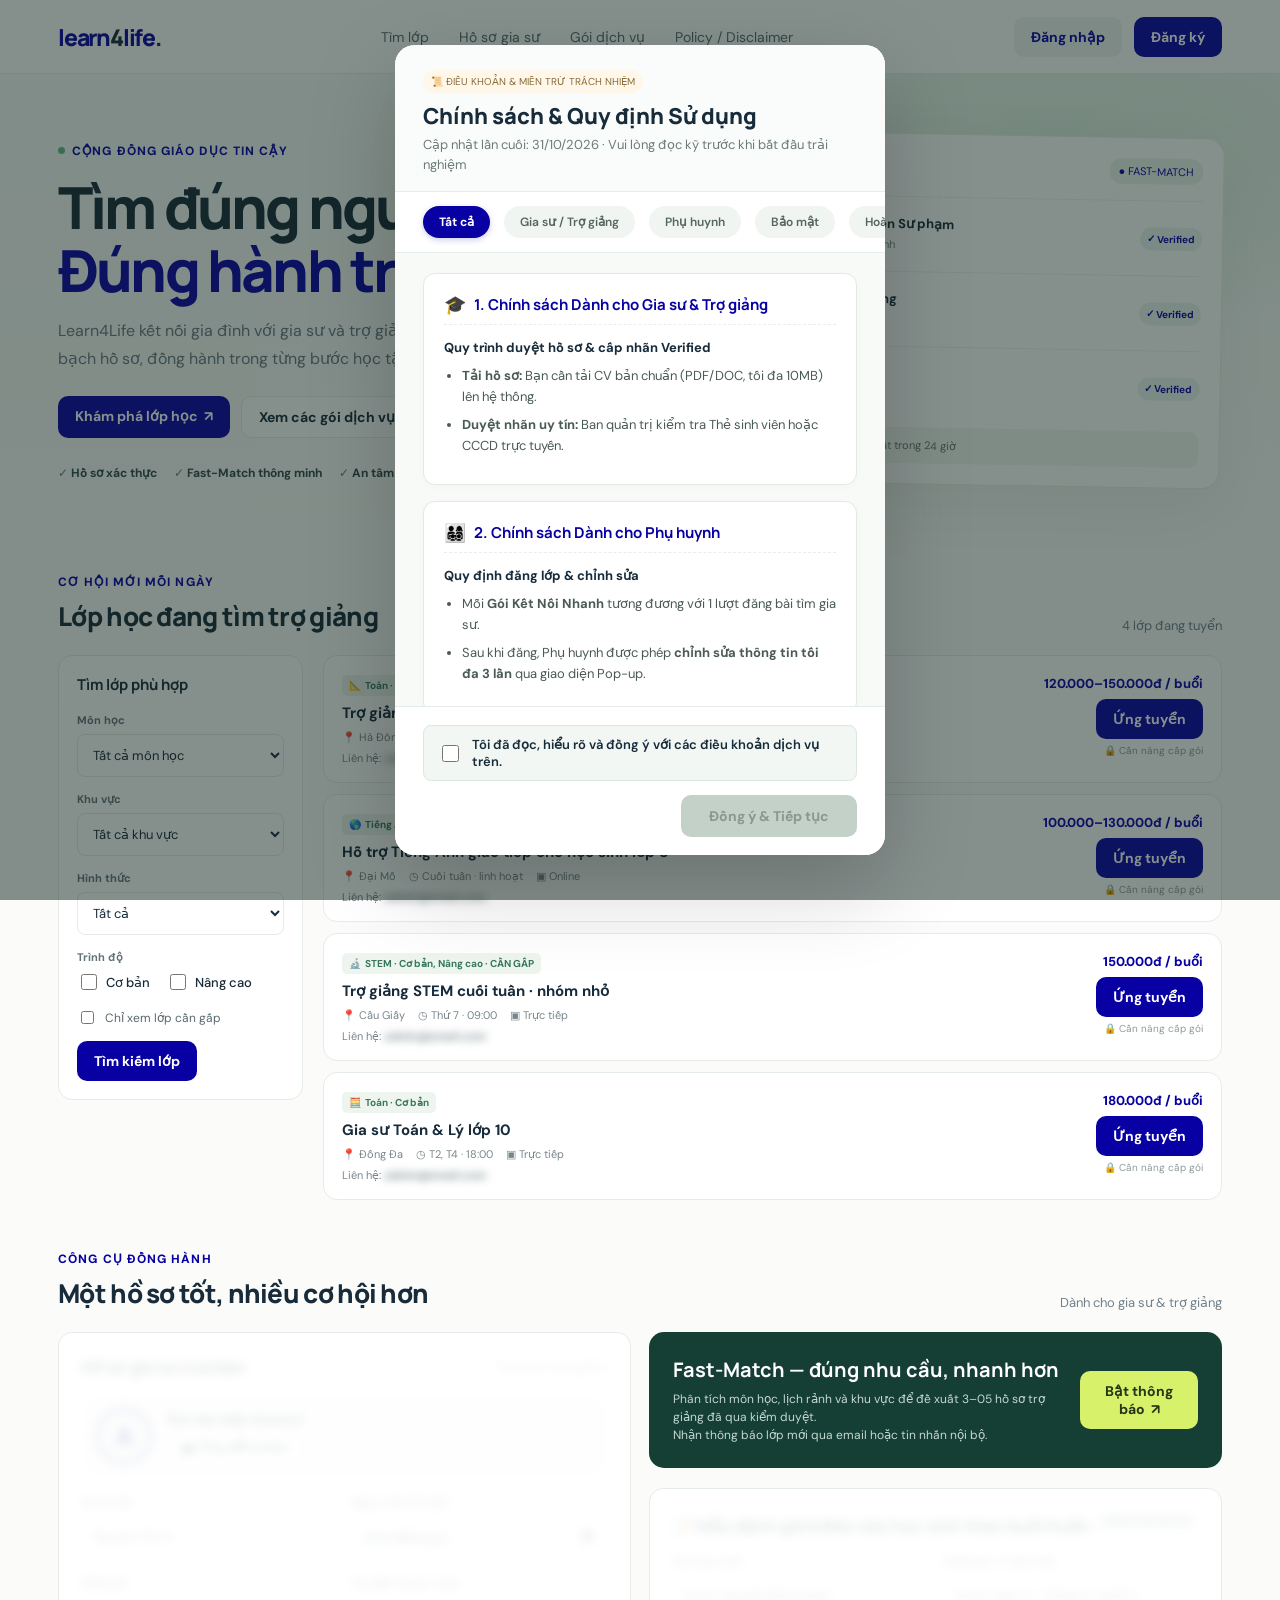
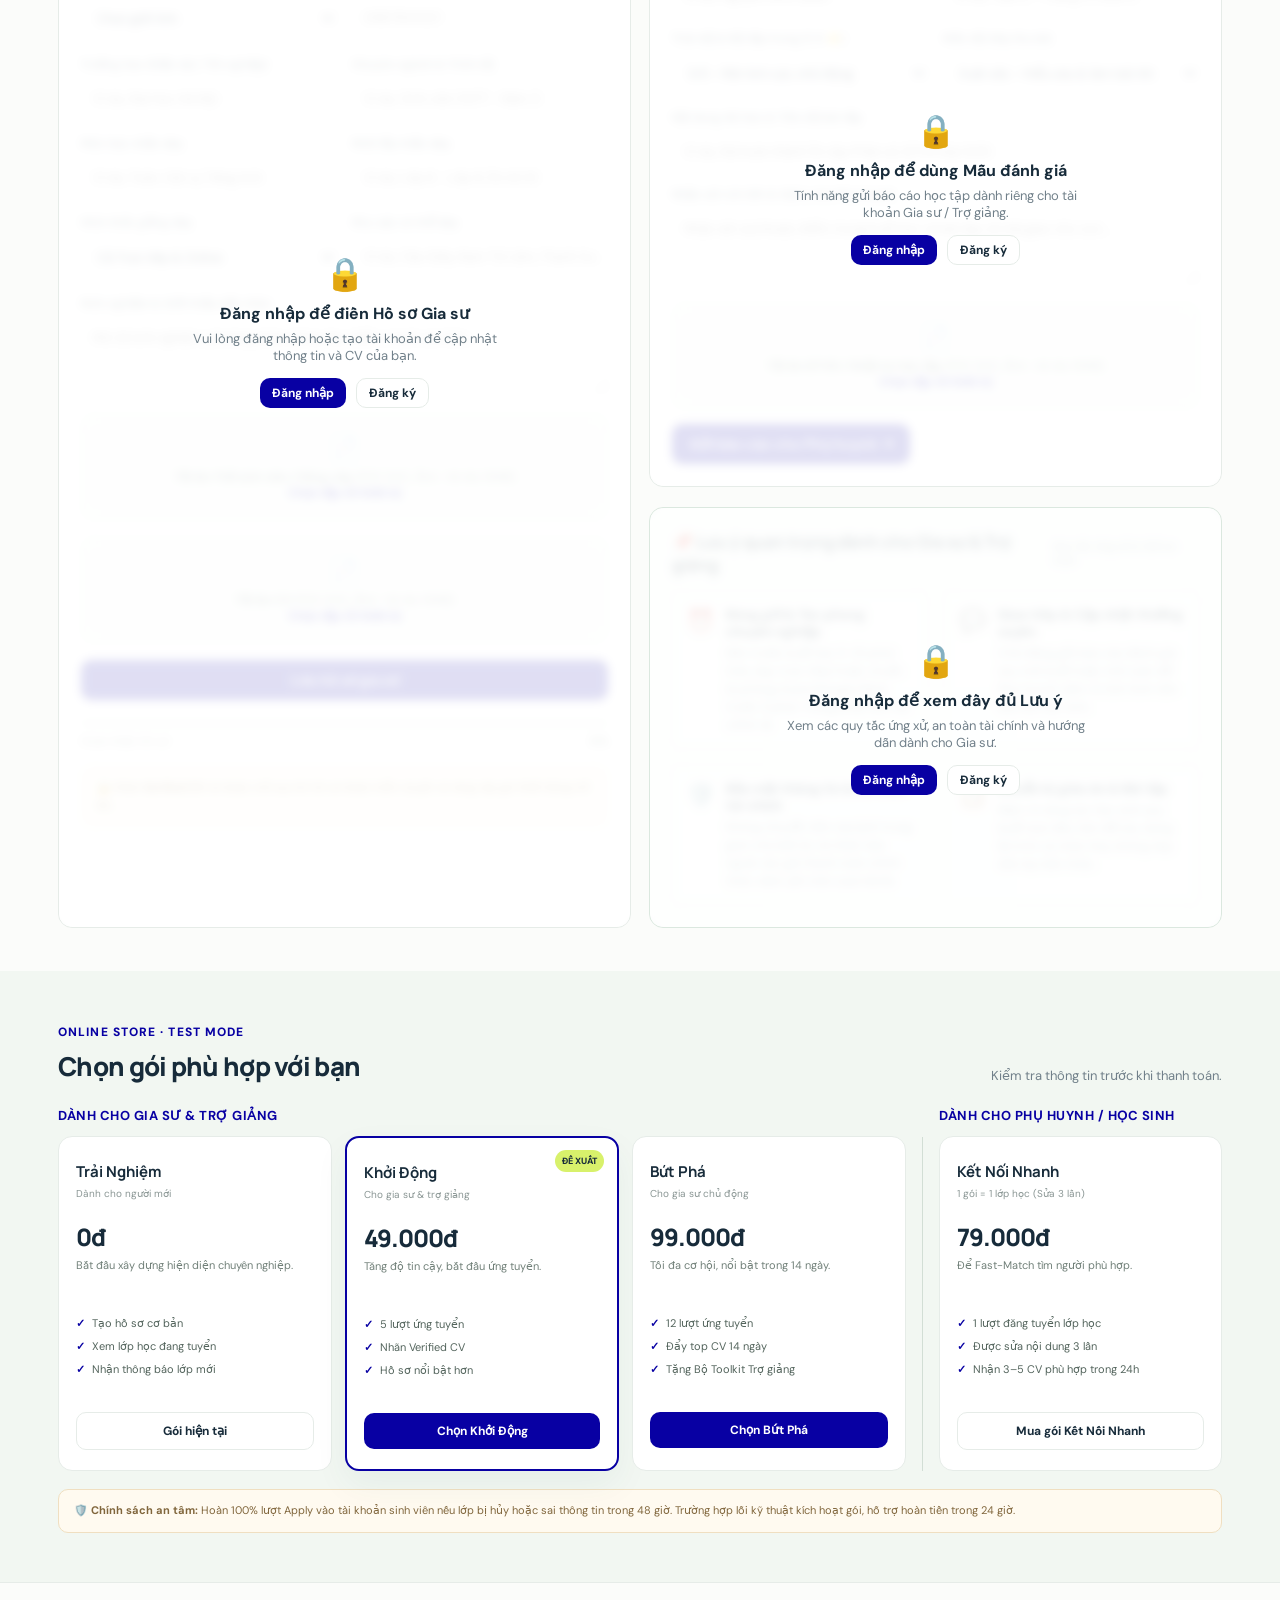
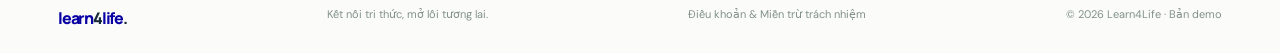
==== commit 5ac4a0a0: "Add files via upload" ====
--- a/checkout.html
+++ b/checkout.html
@@ -276,6 +276,7 @@
             const selectedPlan = JSON.parse(localStorage.getItem('selected_plan'));
             const planName = selectedPlan ? selectedPlan.name : document.getElementById('checkoutName').textContent;
 
+            // Xác định số lượt ứng tuyển cộng thêm theo từng gói
             let creditsToAdd = 0;
             if (planName === 'Khởi Động') {
                 creditsToAdd = 5;
@@ -286,24 +287,25 @@
             let user = JSON.parse(localStorage.getItem('user_session')) || {
                 name: document.getElementById('userNameInput').value || 'Người dùng',
                 email: document.getElementById('emailInput').value || 'user@email.com',
-                role: 'parent'
+                role: 'tutor'
             };
 
             user.activePlan = planName;
 
-            // Phân quyền & Cộng số lượt tương ứng
+            // Xử lý cộng lượt theo vai trò (Role)
             if (user.role === 'parent') {
                 if (planName === 'Kết Nối Nhanh') {
-                    // Mỗi gói Kết Nối Nhanh cộng 1 lượt đăng bài
                     user.postCredits = (user.postCredits || 0) + 1;
                 }
             } else {
+                // Cộng lượt ứng tuyển cho Gia sư / Trợ giảng
                 user.applyCredits = (user.applyCredits || 0) + creditsToAdd;
             }
 
+            // Cập nhật phiên đăng nhập hiện tại
             localStorage.setItem('user_session', JSON.stringify(user));
 
-            // Đồng bộ vào danh sách registered_users
+            // Đồng bộ vào cơ sở dữ liệu người dùng (registered_users)
             let users = JSON.parse(localStorage.getItem('registered_users')) || [];
             const userIndex = users.findIndex(u => u.email === user.email);
             if (userIndex !== -1) {
--- a/style.css
+++ b/style.css
@@ -1465,4 +1465,175 @@
     .hero h1 {
         font-size: 36px;
     }
+}
+
+/* Styling Avatar hiển thị hình ảnh */
+.avatar-img {
+    width: 36px;
+    height: 36px;
+    border-radius: 50%;
+    object-fit: cover;
+    border: 2px solid var(--green);
+}
+
+.avatar-upload-box {
+    display: flex;
+    align-items: center;
+    gap: 15px;
+    background: #f8faf8;
+    border: 1px solid var(--line);
+    padding: 14px;
+    border-radius: 12px;
+    margin-bottom: 16px;
+}
+
+.avatar-preview-lg {
+    width: 56px;
+    height: 56px;
+    border-radius: 50%;
+    background: #e5f1e9;
+    color: var(--green);
+    display: grid;
+    place-items: center;
+    font-size: 24px;
+    font-weight: 800;
+    object-fit: cover;
+    border: 2px solid var(--green);
+    flex-shrink: 0;
+}
+.form-textarea {
+    width: 100%;
+    border: 1px solid #e5ebe6;
+    background: #fff;
+    padding: 11px;
+    border-radius: 8px;
+    color: var(--ink);
+    outline: none;
+    font-size: 13px;
+    font-family: inherit;
+    resize: vertical;
+}
+
+.form-textarea:focus {
+    border-color: #76ae90;
+}
+
+.tutor-profile-form {
+    display: flex;
+    flex-direction: column;
+    gap: 2px;
+}
+
+.student-eval-panel {
+    background: #ffffff;
+    border: 1px solid var(--line);
+    border-radius: 14px;
+}
+
+.ta-notes-panel {
+    background: #fafdfb;
+    border: 1px solid #dbe8df;
+    border-radius: 14px;
+}
+
+.ta-notes-grid {
+    display: grid;
+    grid-template-columns: 1fr 1fr;
+    gap: 16px;
+    margin-top: 10px;
+}
+
+.ta-note-item {
+    display: flex;
+    gap: 12px;
+    background: #ffffff;
+    border: 1px solid #e6ece8;
+    padding: 14px;
+    border-radius: 10px;
+}
+
+.ta-note-item .note-icon {
+    font-size: 22px;
+    flex-shrink: 0;
+}
+
+.ta-note-item b {
+    font-size: 13px;
+    color: var(--ink);
+    display: block;
+    margin-bottom: 4px;
+}
+
+.ta-note-item p {
+    font-size: 12px;
+    color: var(--muted);
+    margin: 0;
+    line-height: 1.5;
+}
+/* Căn chỉnh cột phải xếp chồng Fast-Match và các Panel bên dưới */
+.right-col-stack {
+    display: flex;
+    flex-direction: column;
+    gap: 20px;
+}
+
+.right-col-stack .match-box {
+    margin-top: 0;
+}
+@media (max-width: 680px) {
+    .ta-notes-grid {
+        grid-template-columns: 1fr;
+    }
+}
+
+.auth-protected-zone {
+    position: relative;
+    overflow: hidden;
+}
+
+.auth-blur-content {
+    filter: blur(4px);
+    opacity: 0.5;
+    pointer-events: none;
+    user-select: none;
+    transition: filter 0.3s ease, opacity 0.3s ease;
+}
+
+.auth-overlay {
+    position: absolute;
+    inset: 0;
+    z-index: 5;
+    background: rgba(255, 255, 255, 0.75);
+    backdrop-filter: blur(2px);
+    display: flex;
+    flex-direction: column;
+    align-items: center;
+    justify-content: center;
+    text-align: center;
+    padding: 20px;
+    border-radius: 14px;
+}
+
+.auth-overlay-icon {
+    font-size: 32px;
+    margin-bottom: 8px;
+}
+
+.auth-overlay-title {
+    font-size: 16px;
+    font-weight: 700;
+    color: var(--ink);
+    margin-bottom: 6px;
+}
+
+.auth-overlay-desc {
+    font-size: 13px;
+    color: var(--muted);
+    margin-bottom: 14px;
+    max-width: 320px;
+}
+
+.auth-overlay-actions {
+    display: flex;
+    gap: 10px;
 }
